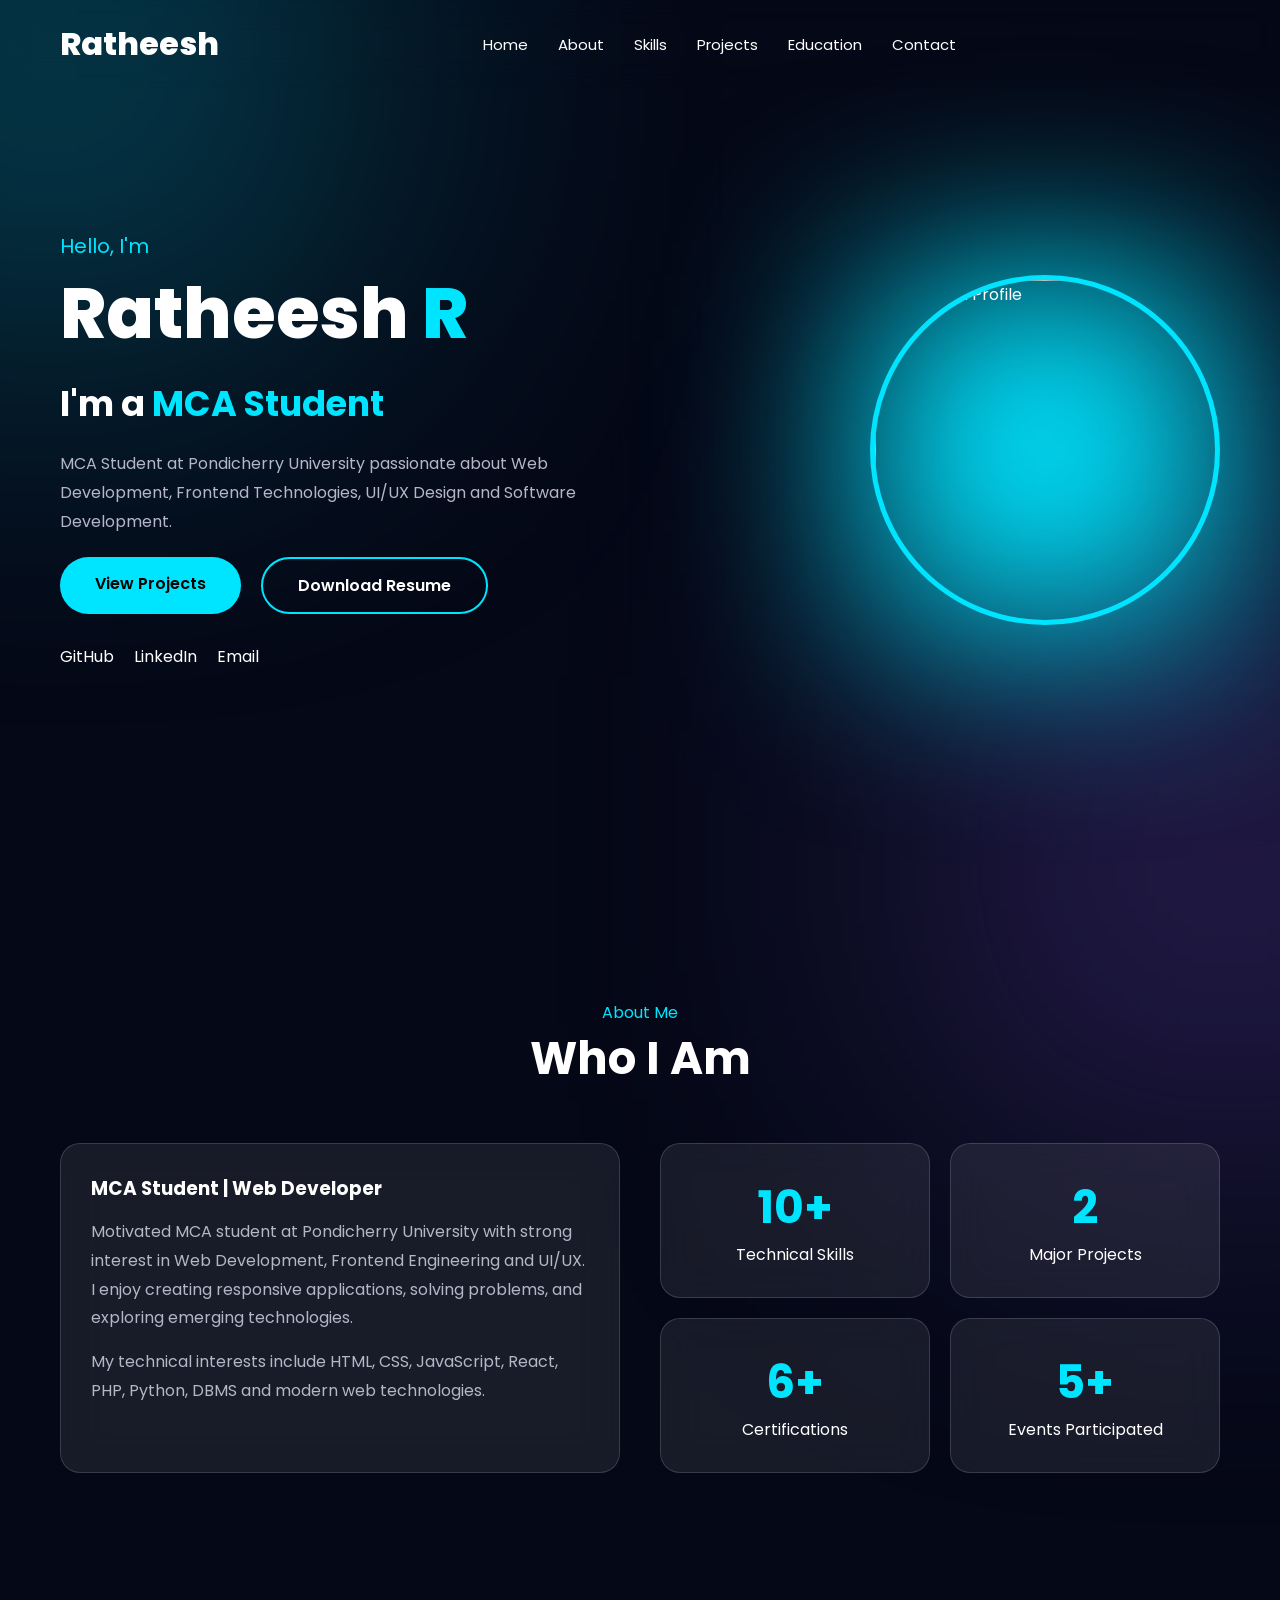
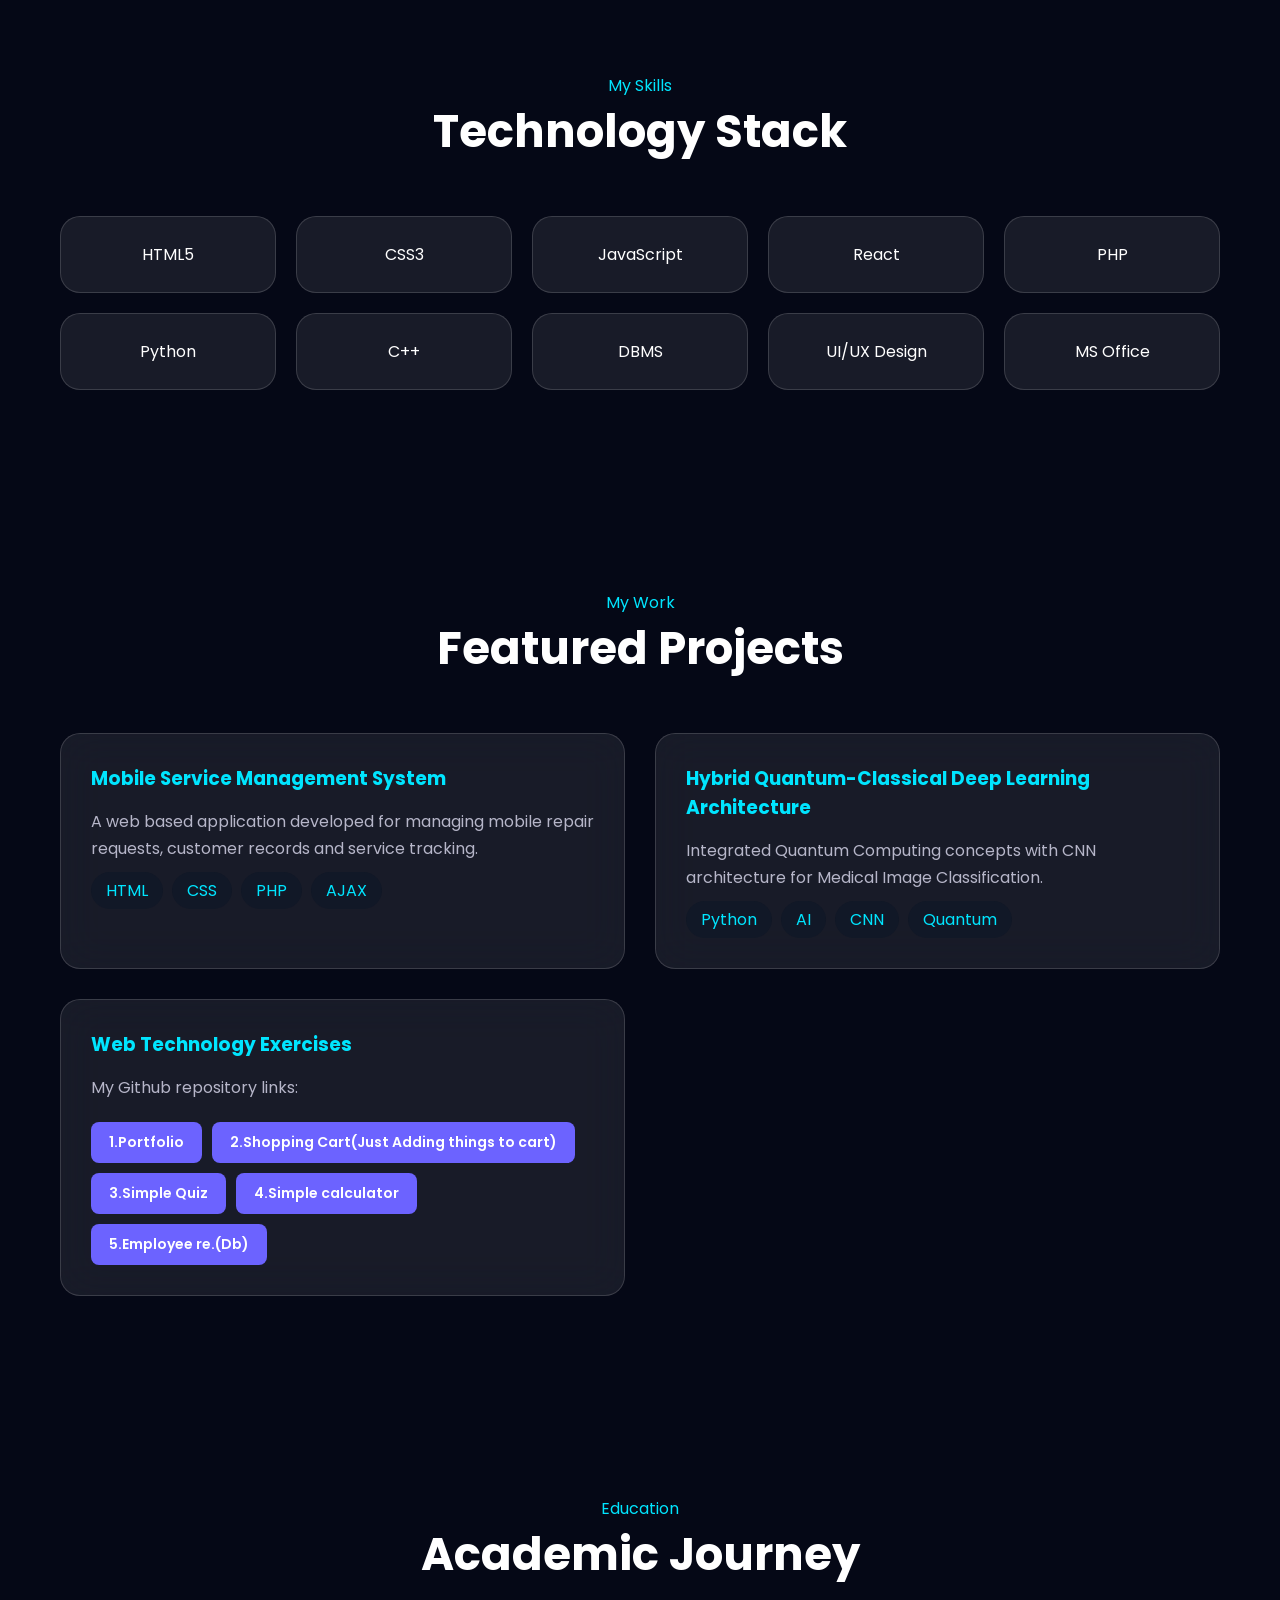
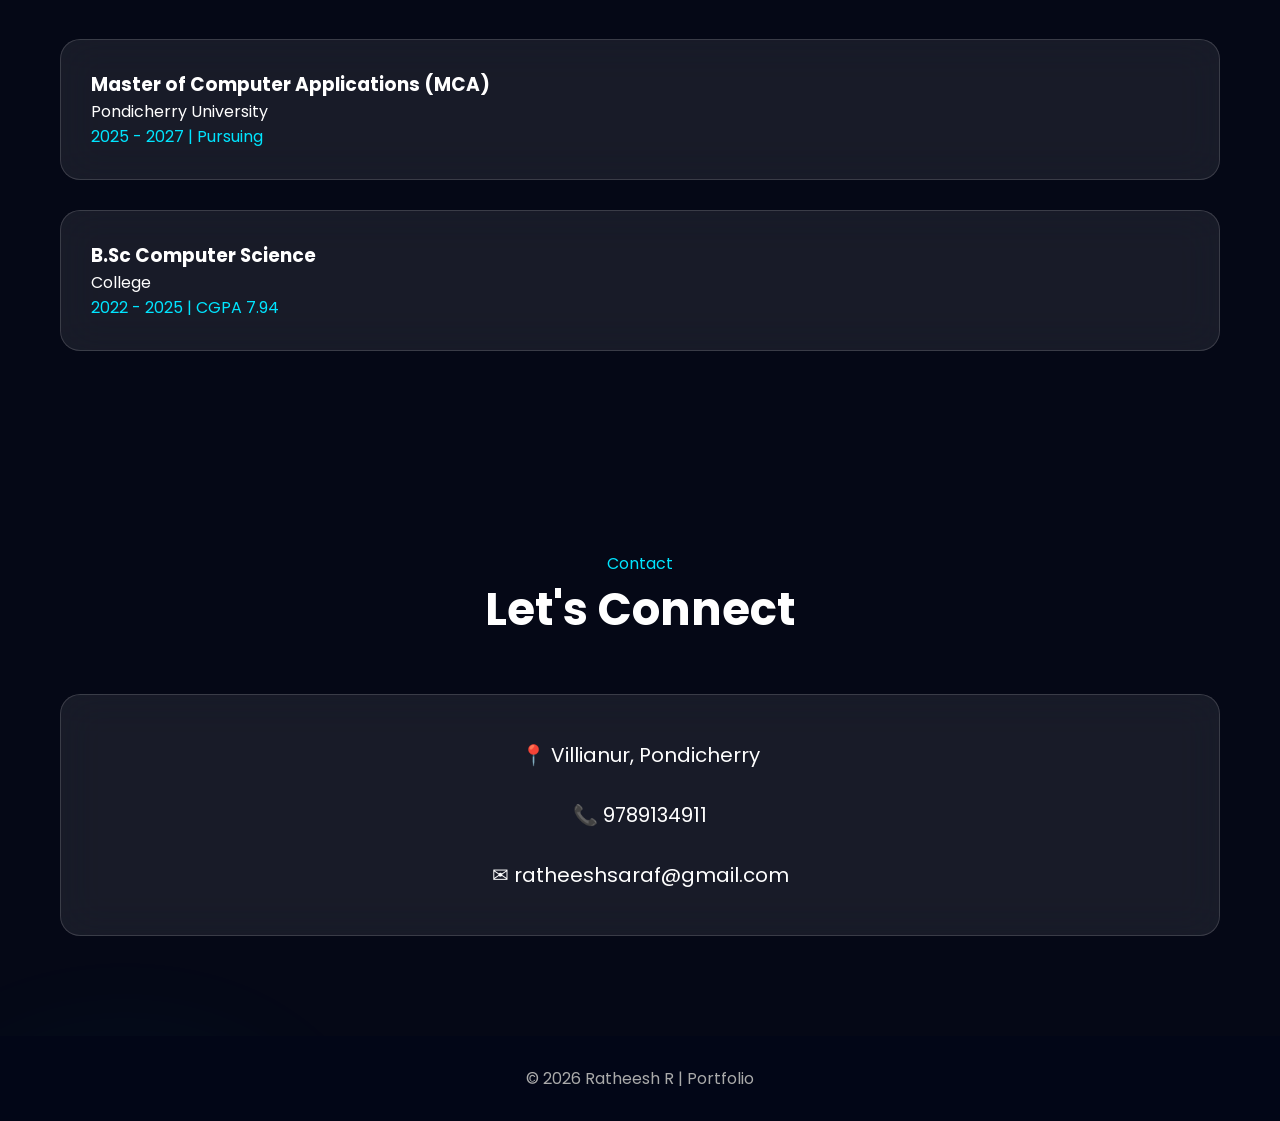
==== ex1/portfolio/index.html @ 075e5fe3 "Update index.html" ====
<html lang="en">
<head>

<meta charset="UTF-8">
<meta name="viewport" content="width=device-width, initial-scale=1.0">

<title>Ratheesh R | Portfolio</title>

<link rel="preconnect" href="https://fonts.googleapis.com">
<link rel="preconnect" href="https://fonts.gstatic.com" crossorigin>

<link href="https://fonts.googleapis.com/css2?family=Poppins:wght@300;400;500;600;700;800&display=swap" rel="stylesheet">

<link rel="stylesheet" href="style.css">

</head>


<body>


<!-- Loading Screen -->

<div class="loader">

<div class="loader-circle"></div>

<h2>Ratheesh R</h2>

</div>



<!-- Navigation -->

<header>

<nav>

<div class="logo">
Ratheesh<span></span>
</div>


<ul class="nav-links">

<li><a href="#home">Home</a></li>

<li><a href="#about">About</a></li>

<li><a href="#skills">Skills</a></li>

<li><a href="#projects">Projects</a></li>

<li><a href="#education">Education</a></li>

<li><a href="#contact">Contact</a></li>

</ul>


<div class="menu">

<span></span>
<span></span>
<span></span>

</div>


</nav>

</header>





<!-- Hero Section -->


<section id="home" class="hero">


<div class="hero-content">


<p class="hello">
Hello, I'm
</p>


<h1>
Ratheesh <span>R</span>
</h1>


<h2>
I'm a 
<span class="typing"></span>
</h2>


<p class="hero-text">

MCA Student at Pondicherry University passionate about 
Web Development, Frontend Technologies, UI/UX Design 
and Software Development.

</p>



<div class="hero-buttons">

<a href="#projects" class="btn primary">
View Projects
</a>


<a href="portfolio/Resume.pdf" class="btn secondary" target="_blank">
    Download Resume
</a>


</div>



<div class="social">

<a href="#">
GitHub
</a>

<a href="#">
LinkedIn
</a>

<a href="mailto:ratheeshsaraf@gmail.com">
Email
</a>


</div>


</div>




<div class="hero-image">


<div class="glow"></div>


<img src="images/profile.jpg" alt="Ratheesh Profile">


</div>



</section>






<!-- About Section -->


<section id="about" class="section">


<div class="title">

<p>About Me</p>

<h2>Who I Am</h2>

</div>



<div class="about-container">


<div class="about-card">


<h3>
MCA Student | Web Developer
</h3>


<p>

Motivated MCA student at Pondicherry University with strong 
interest in Web Development, Frontend Engineering and UI/UX.

I enjoy creating responsive applications, solving problems,
and exploring emerging technologies.

</p>


<p>

My technical interests include HTML, CSS, JavaScript,
React, PHP, Python, DBMS and modern web technologies.

</p>


</div>





<div class="stats">


<div class="stat-card">

<h2>10+</h2>

<p>Technical Skills</p>

</div>


<div class="stat-card">

<h2>2</h2>

<p>Major Projects</p>

</div>



<div class="stat-card">

<h2>6+</h2>

<p>Certifications</p>

</div>


<div class="stat-card">

<h2>5+</h2>

<p>Events Participated</p>

</div>


</div>



</div>


</section>








<!-- Skills Section -->


<section id="skills" class="section">


<div class="title">

<p>My Skills</p>

<h2>Technology Stack</h2>

</div>



<div class="skills-grid">


<div class="skill">
HTML5
</div>


<div class="skill">
CSS3
</div>


<div class="skill">
JavaScript
</div>


<div class="skill">
React
</div>


<div class="skill">
PHP
</div>


<div class="skill">
Python
</div>


<div class="skill">
C++
</div>


<div class="skill">
DBMS
</div>


<div class="skill">
UI/UX Design
</div>


<div class="skill">
MS Office
</div>


</div>


</section>








<!-- Projects Section -->

<section id="projects" class="section">

    <div class="title">
        <p>My Work</p>
        <h2>Featured Projects</h2>
    </div>


    <div class="project-grid">

        <!-- Project 1 -->

        <div class="project-card">

            <h3>
                Mobile Service Management System
            </h3>

            <p>
                A web based application developed for managing mobile
                repair requests, customer records and service tracking.
            </p>

            <div class="tags">
                <span>HTML</span>
                <span>CSS</span>
                <span>PHP</span>
                <span>AJAX</span>
            </div>

        </div>


        <!-- Project 2 -->

        <div class="project-card">

            <h3>
                Hybrid Quantum-Classical Deep Learning Architecture
            </h3>

            <p>
                Integrated Quantum Computing concepts with CNN architecture
                for Medical Image Classification.
            </p>

            <div class="tags">
                <span>Python</span>
                <span>AI</span>
                <span>CNN</span>
                <span>Quantum</span>
            </div>

        </div>


        <!-- Web Technology Exercises -->

        <div class="project-card">

            <h3>
                Web Technology Exercises
            </h3>

            <p>
                My Github repository links:
            </p>

           

            <div class="exercise-links">

                <a href="https://ratheeshsaraf.github.io/web-tech/ex1/portfolio/index.html" target="_blank">
                   1.Portfolio
                </a>

                <a href="https://ratheeshsaraf.github.io/web-tech/ex2/index.html" target="_blank">
                    2.Shopping Cart(Just Adding things to cart)
                </a>

                <a href="https://ratheeshsaraf.github.io/web-tech/ex3/index.html" target="_blank">
                    3.Simple Quiz
                </a>

                <a href="https://ratheeshsaraf.github.io/web-tech/ex4/index.html" target="_blank">
                    4.Simple calculator
                </a>
                 <a href="https://ratheesh.ct.ws/ex5/index.php" target="https://ratheesh.ct.ws/ex5/index.php">
                    5.Employee re.(Db)
                </a>
            </div>

        </div>


    </div>

</section>









<!-- Education -->


<section id="education" class="section">


<div class="title">

<p>Education</p>

<h2>Academic Journey</h2>

</div>



<div class="timeline">


<div class="timeline-box">

<h3>
Master of Computer Applications (MCA)
</h3>

<p>
Pondicherry University
</p>

<span>
2025 - 2027 | Pursuing
</span>


</div>



<div class="timeline-box">

<h3>
B.Sc Computer Science
</h3>

<p>
College
</p>

<span>
2022 - 2025 | CGPA 7.94
</span>


</div>


</div>


</section>








<!-- Contact -->


<section id="contact" class="section">


<div class="title">

<p>Contact</p>

<h2>Let's Connect</h2>

</div>



<div class="contact-box">


<p>
📍 Villianur, Pondicherry
</p>


<p>
📞 9789134911
</p>


<p>
✉ ratheeshsaraf@gmail.com
</p>



</div>


</section>





<footer>

<p>
© 2026 Ratheesh R | Portfolio
</p>

</footer>



<script src="script.js"></script>

</body>

</html>
---- ex1/portfolio/style.css ----
/* ===============================
   RATHEESH R PORTFOLIO CSS
   Modern Glass + Aurora Design
================================ */


*{
    margin:0;
    padding:0;
    box-sizing:border-box;
    font-family:'Poppins',sans-serif;
    scroll-behavior:smooth;
}


:root{

    --bg:#050816;
    --card:rgba(255,255,255,0.08);
    --primary:#00e5ff;
    --secondary:#8b5cf6;
    --text:#ffffff;
    --gray:#b6b6c9;

}


body{

    background:var(--bg);
    color:white;
    overflow-x:hidden;

}



/* Animated background */


body::before{

content:"";

position:fixed;

width:500px;
height:500px;

background:#00e5ff;

filter:blur(180px);

top:-200px;
left:-200px;

opacity:.35;

z-index:-1;

}


body::after{

content:"";

position:fixed;

width:500px;
height:500px;

background:#8b5cf6;

filter:blur(180px);

right:-200px;
bottom:-200px;

opacity:.35;

z-index:-1;

}



/* Loader */


.loader{

position:fixed;

height:100vh;
width:100%;

background:#050816;

display:flex;

justify-content:center;

align-items:center;

flex-direction:column;

z-index:9999;

}


.loader-circle{

width:70px;
height:70px;

border-radius:50%;

border:5px solid transparent;

border-top-color:#00e5ff;

animation:spin 1s linear infinite;

}


.loader h2{

margin-top:20px;

color:#00e5ff;

}



@keyframes spin{

100%{
transform:rotate(360deg);
}

}





/* Navbar */


header{

position:fixed;

width:100%;

top:0;

z-index:1000;

backdrop-filter:blur(15px);

}



nav{

max-width:1200px;

margin:auto;

padding:20px;

display:flex;

justify-content:space-between;

align-items:center;

}



.logo{

font-size:32px;

font-weight:800;

}


.logo span{

color:var(--primary);

}



.nav-links{

display:flex;

gap:30px;

list-style:none;

}



.nav-links a{

text-decoration:none;

color:white;

font-size:15px;

transition:.3s;

}


.nav-links a:hover{

color:var(--primary);

}





/* Hero */


.hero{

min-height:100vh;

max-width:1200px;

margin:auto;

display:flex;

align-items:center;

justify-content:space-between;

padding:100px 20px;

}



.hero-content{

max-width:600px;

}



.hello{

color:var(--primary);

font-size:20px;

}



.hero h1{

font-size:70px;

font-weight:800;

}



.hero h1 span{

color:var(--primary);

}



.hero h2{

font-size:35px;

margin:10px 0;

}



.typing{

color:#00e5ff;

}



.hero-text{

color:var(--gray);

line-height:1.8;

margin:20px 0;

}





.hero-buttons{

display:flex;

gap:20px;

}



.btn{

padding:14px 35px;

border-radius:30px;

text-decoration:none;

font-weight:600;

transition:.4s;

}



.primary{

background:#00e5ff;

color:#000;

}



.secondary{

border:2px solid #00e5ff;

color:white;

}



.btn:hover{

transform:translateY(-5px);

box-shadow:0 0 30px #00e5ff;

}





.social{

display:flex;

gap:20px;

margin-top:30px;

}


.social a{

color:white;

text-decoration:none;

}




/* Profile Image */


.hero-image{

position:relative;

}



.hero-image img{

width:350px;

height:350px;

object-fit:cover;

border-radius:50%;

border:5px solid #00e5ff;

position:relative;

z-index:2;

}



.glow{

position:absolute;

width:350px;

height:350px;

background:#00e5ff;

filter:blur(100px);

}





/* Common Sections */


.section{

max-width:1200px;

margin:auto;

padding:100px 20px;

}



.title{

text-align:center;

margin-bottom:50px;

}


.title p{

color:#00e5ff;

}



.title h2{

font-size:45px;

}





/* About */


.about-container{

display:grid;

grid-template-columns:1fr 1fr;

gap:40px;

}



.about-card,
.stat-card,
.project-card,
.timeline-box,
.contact-box{

background:var(--card);

border:1px solid rgba(255,255,255,.15);

backdrop-filter:blur(20px);

border-radius:20px;

padding:30px;

transition:.4s;

}



.about-card:hover,
.stat-card:hover,
.project-card:hover{

transform:translateY(-10px);

border-color:#00e5ff;

}





.about-card p{

color:var(--gray);

line-height:1.8;

margin-top:15px;

}





.stats{

display:grid;

grid-template-columns:1fr 1fr;

gap:20px;

}


.stat-card{

text-align:center;

}



.stat-card h2{

font-size:45px;

color:#00e5ff;

}





/* Skills */


.skills-grid{

display:grid;

grid-template-columns:repeat(5,1fr);

gap:20px;

}



.skill{

padding:25px;

text-align:center;

background:var(--card);

border-radius:20px;

border:1px solid rgba(255,255,255,.15);

transition:.3s;

}



.skill:hover{

background:#00e5ff;

color:#000;

transform:scale(1.08);

}





/* Projects */


.project-grid{

display:grid;

grid-template-columns:1fr 1fr;

gap:30px;

}



.project-card h3{

color:#00e5ff;

margin-bottom:15px;

}



.project-card p{

color:var(--gray);

line-height:1.7;

}



.tags span{

display:inline-block;

padding:6px 15px;

margin:10px 5px 0 0;

border-radius:20px;

background:#111827;

color:#00e5ff;

}





/* Education */


.timeline{

display:flex;

flex-direction:column;

gap:30px;

}



.timeline-box span{

color:#00e5ff;

}





/* Contact */


.contact-box{

text-align:center;

font-size:20px;

line-height:3;

}





footer{

text-align:center;

padding:30px;

background:#020617;

color:#aaa;

}






/* Mobile */


@media(max-width:900px){


.hero{

flex-direction:column-reverse;

text-align:center;

}



.hero h1{

font-size:45px;

}


.hero-image img{

width:250px;
height:250px;

}



.about-container,
.project-grid{

grid-template-columns:1fr;

}



.skills-grid{

grid-template-columns:repeat(2,1fr);

}


.nav-links{

display:none;

}


}

.exercise-links {
    display: flex;
    flex-wrap: wrap;
    gap: 10px;
    margin-top: 20px;
}

.exercise-links a {
    display: inline-block;
    padding: 10px 18px;
    border-radius: 8px;
    background: #6c63ff;
    color: white;
    text-decoration: none;
    font-size: 14px;
    font-weight: 600;
    transition: 0.3s ease;
}

.exercise-links a:hover {
    background: #5148d8;
    transform: translateY(-3px);
}
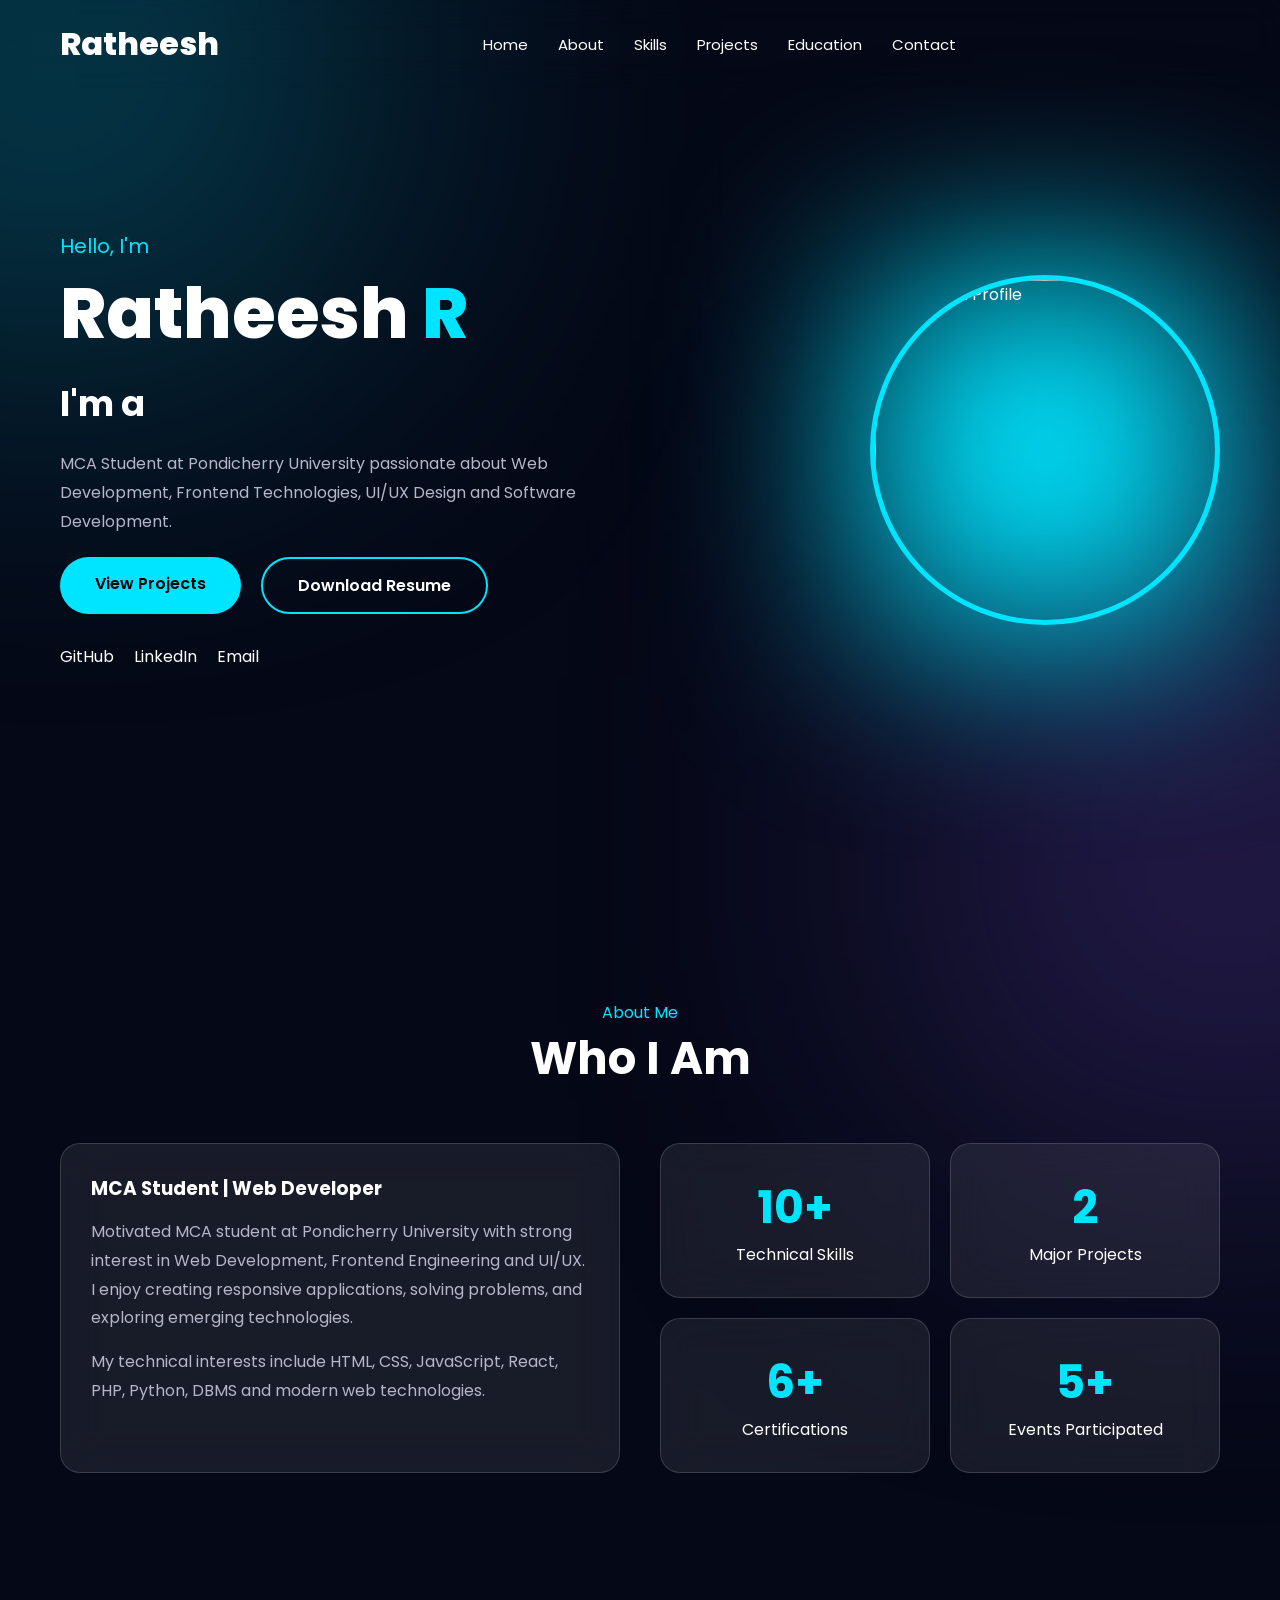
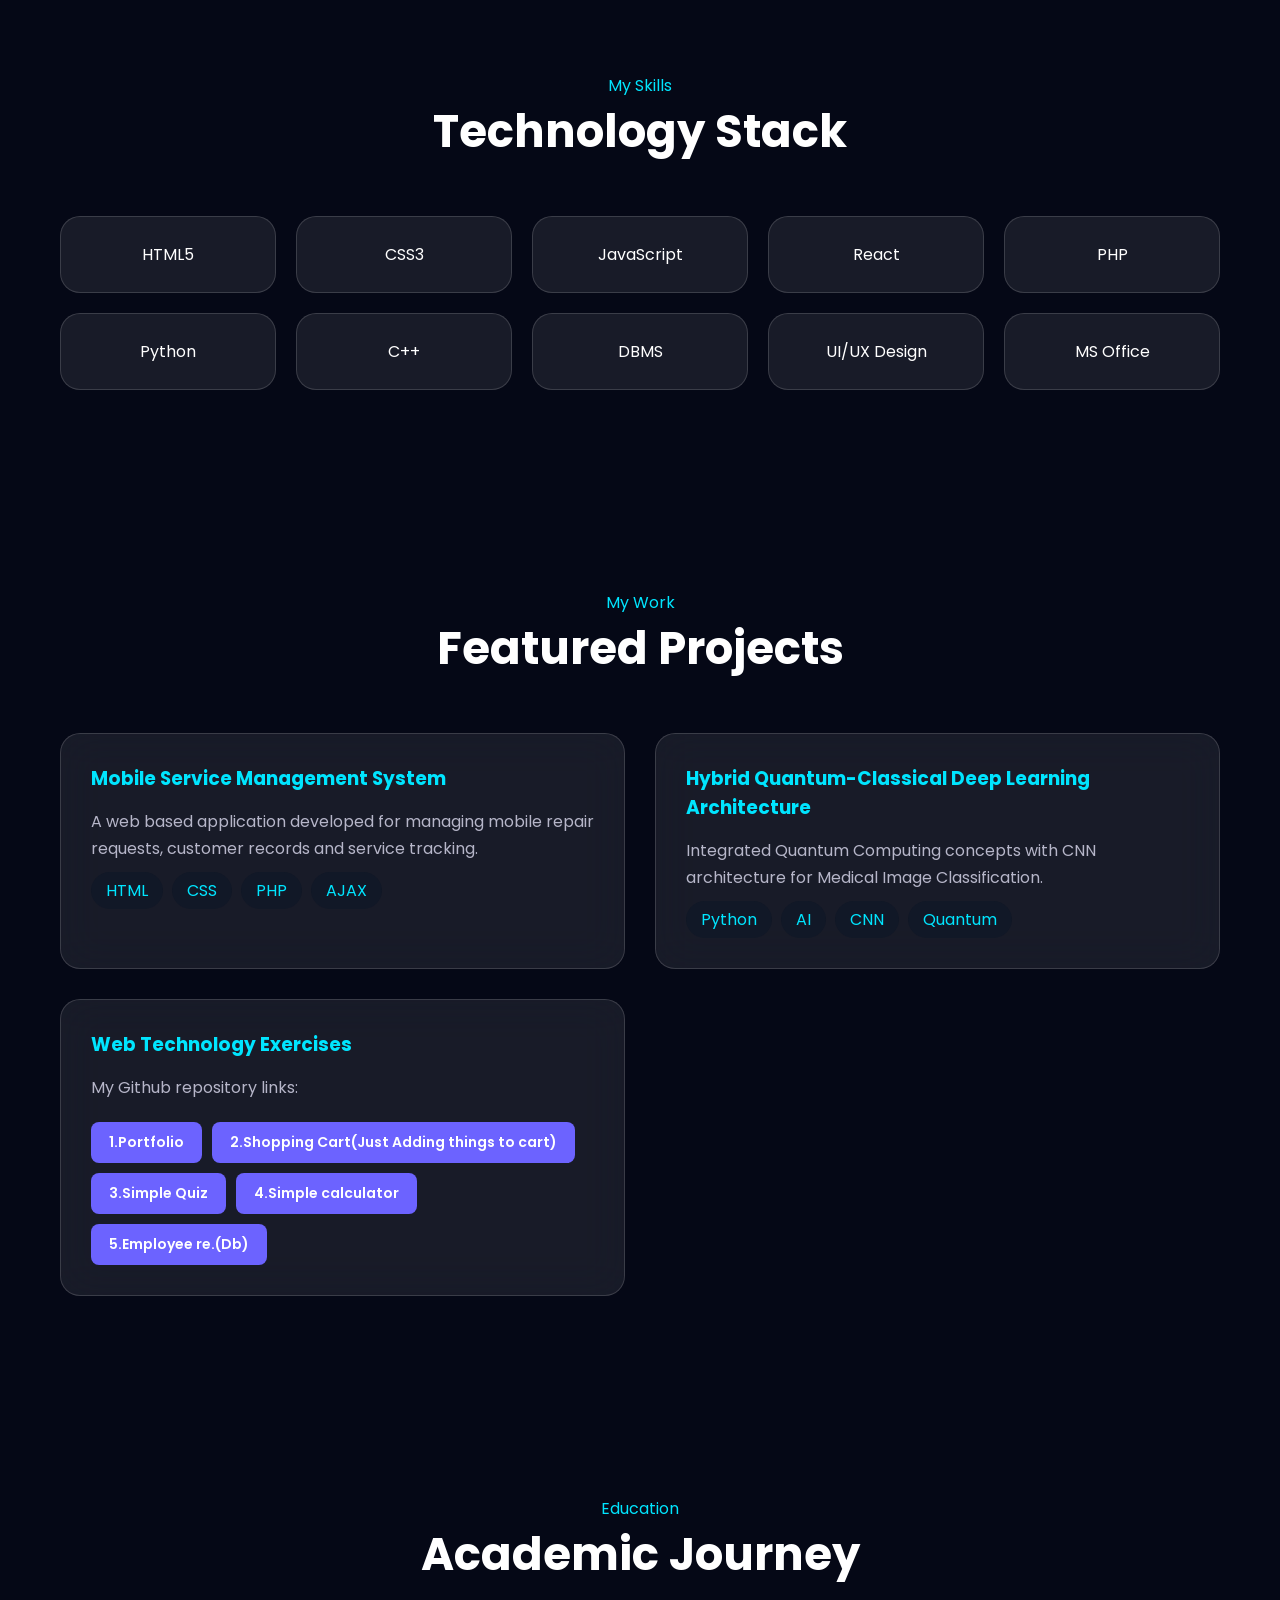
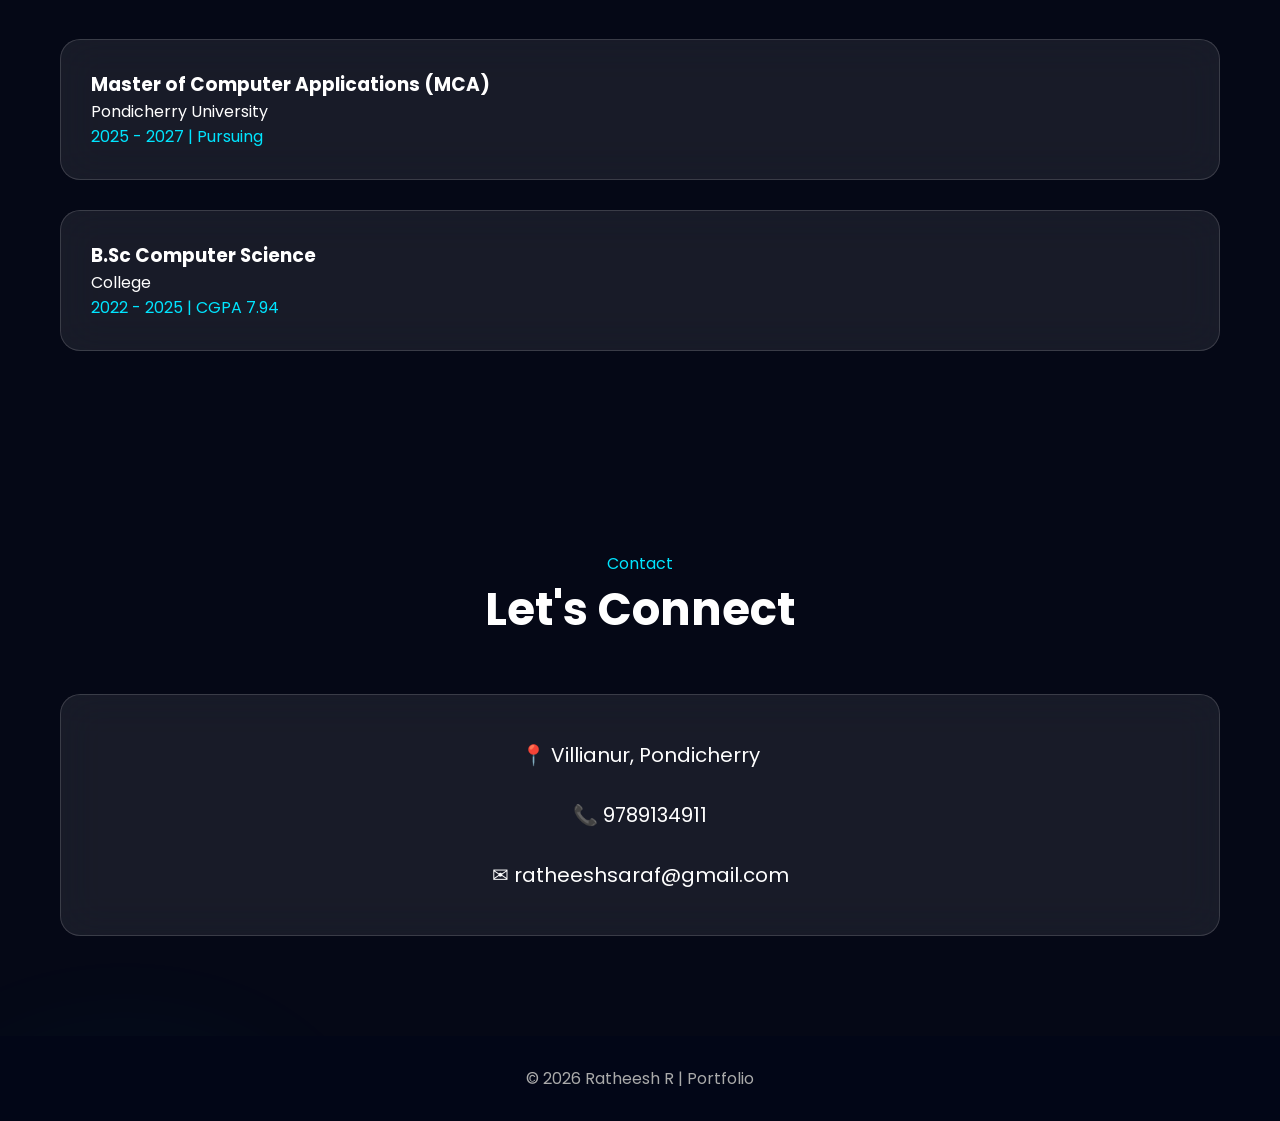
==== commit ebbbbb10: "Update index.html" ====
--- a/ex1/portfolio/index.html
+++ b/ex1/portfolio/index.html
@@ -118,7 +118,7 @@
 </a>
 
 
-<a href="portfolio/Resume.pdf" class="btn secondary" target="_blank">
+<a href="Resume.pdf" class="btn secondary" target="_blank">
     Download Resume
 </a>
 
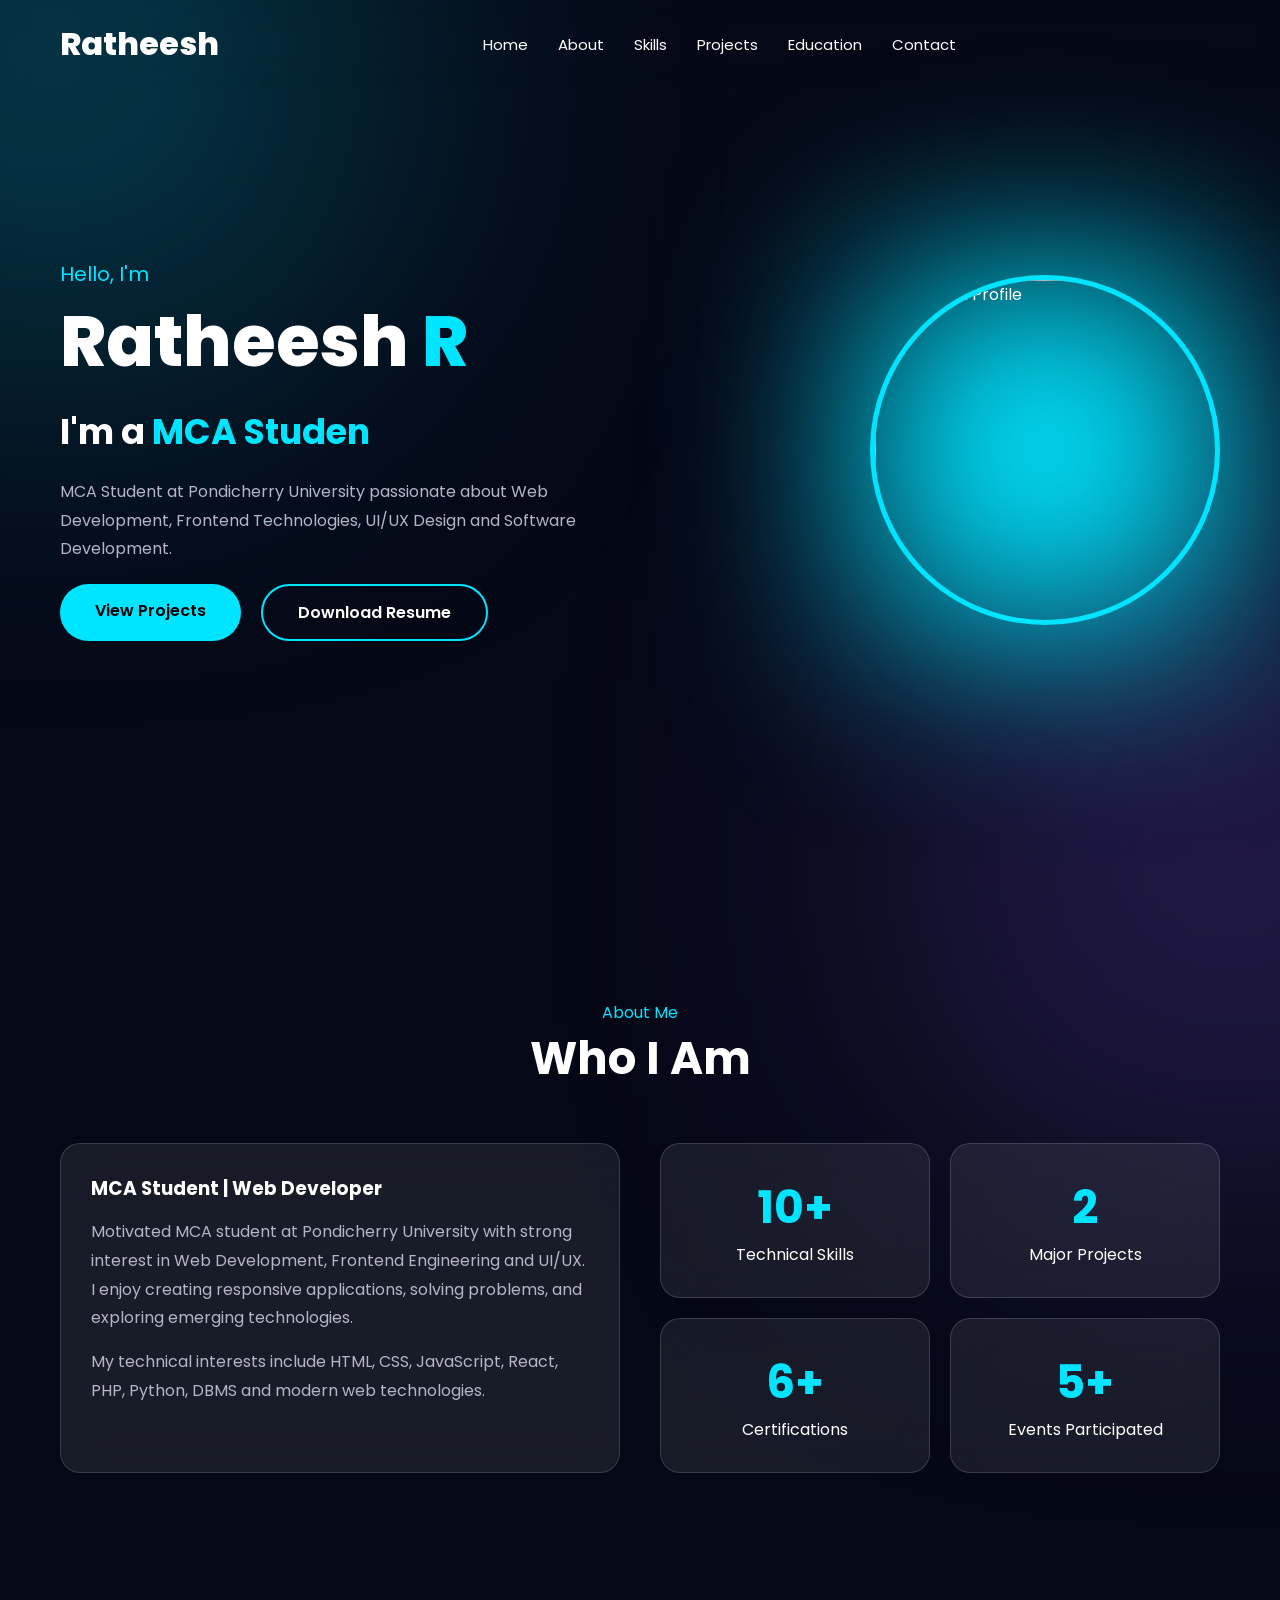
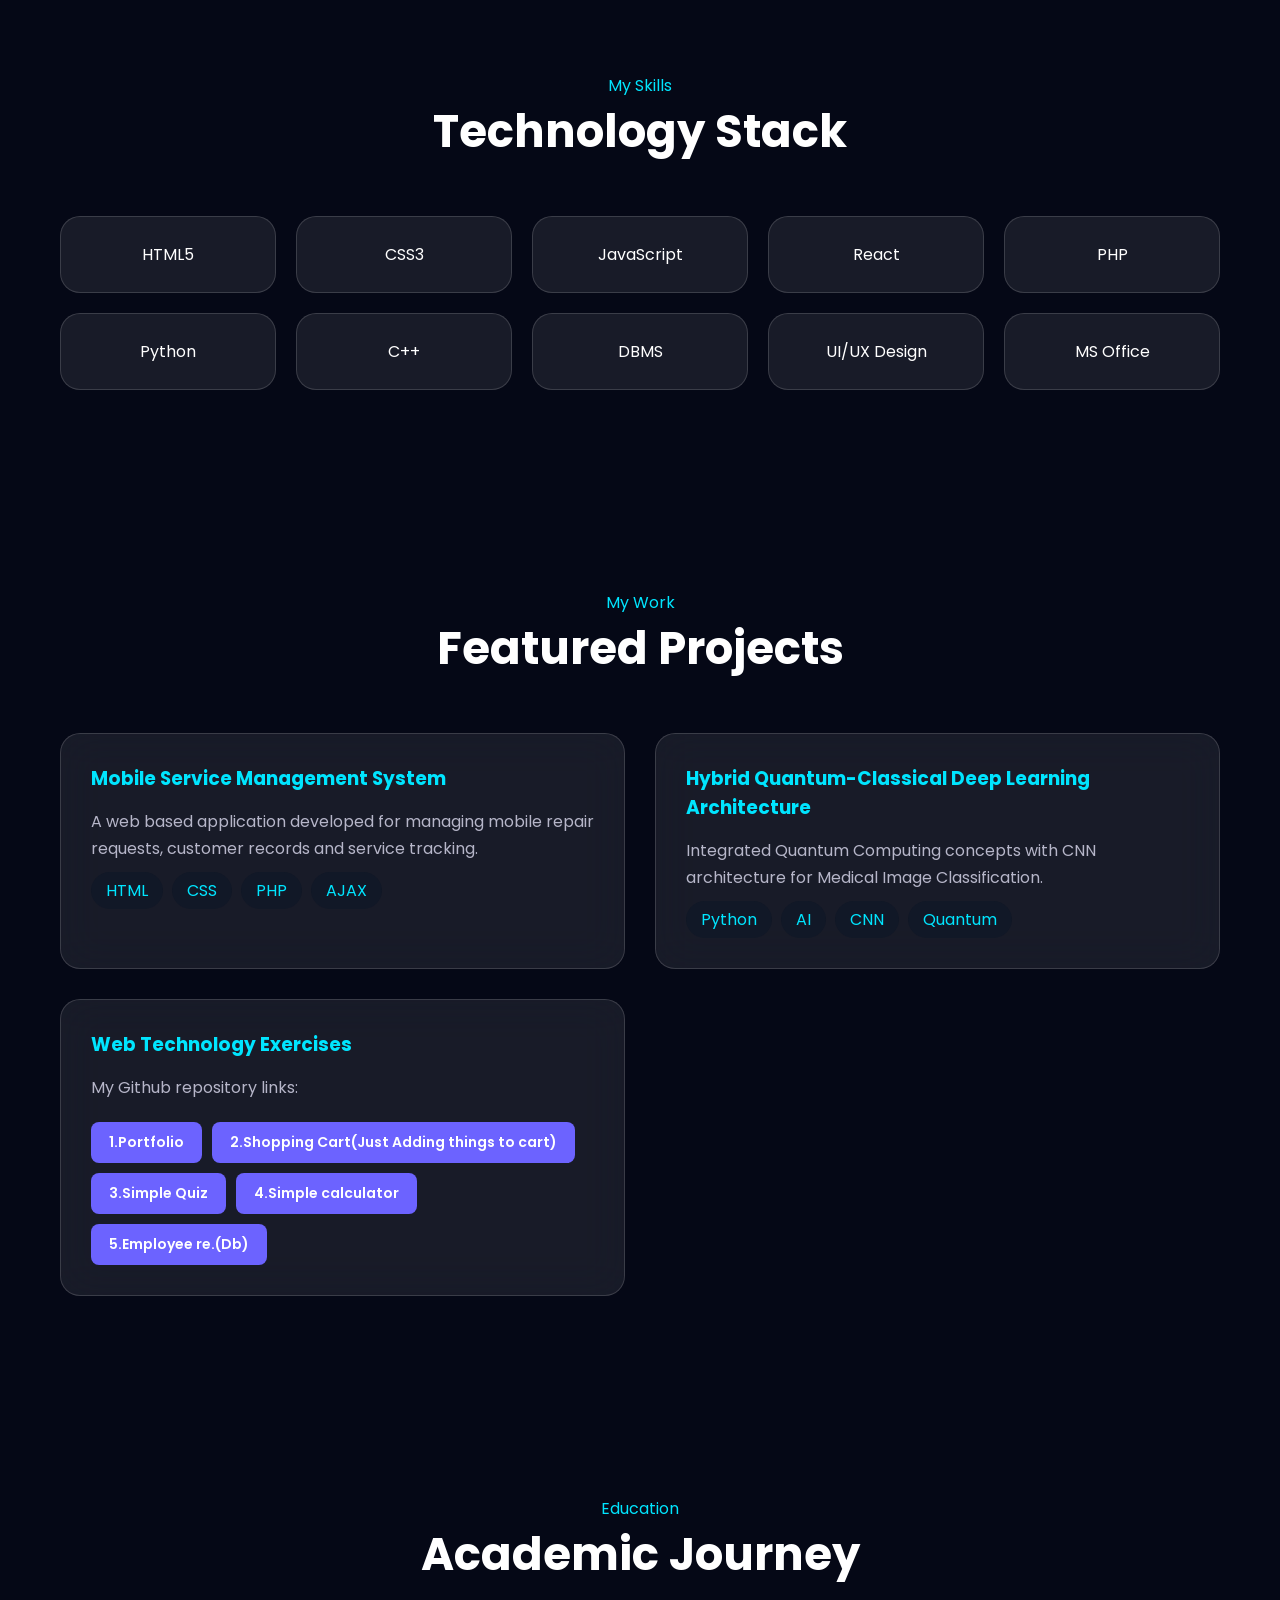
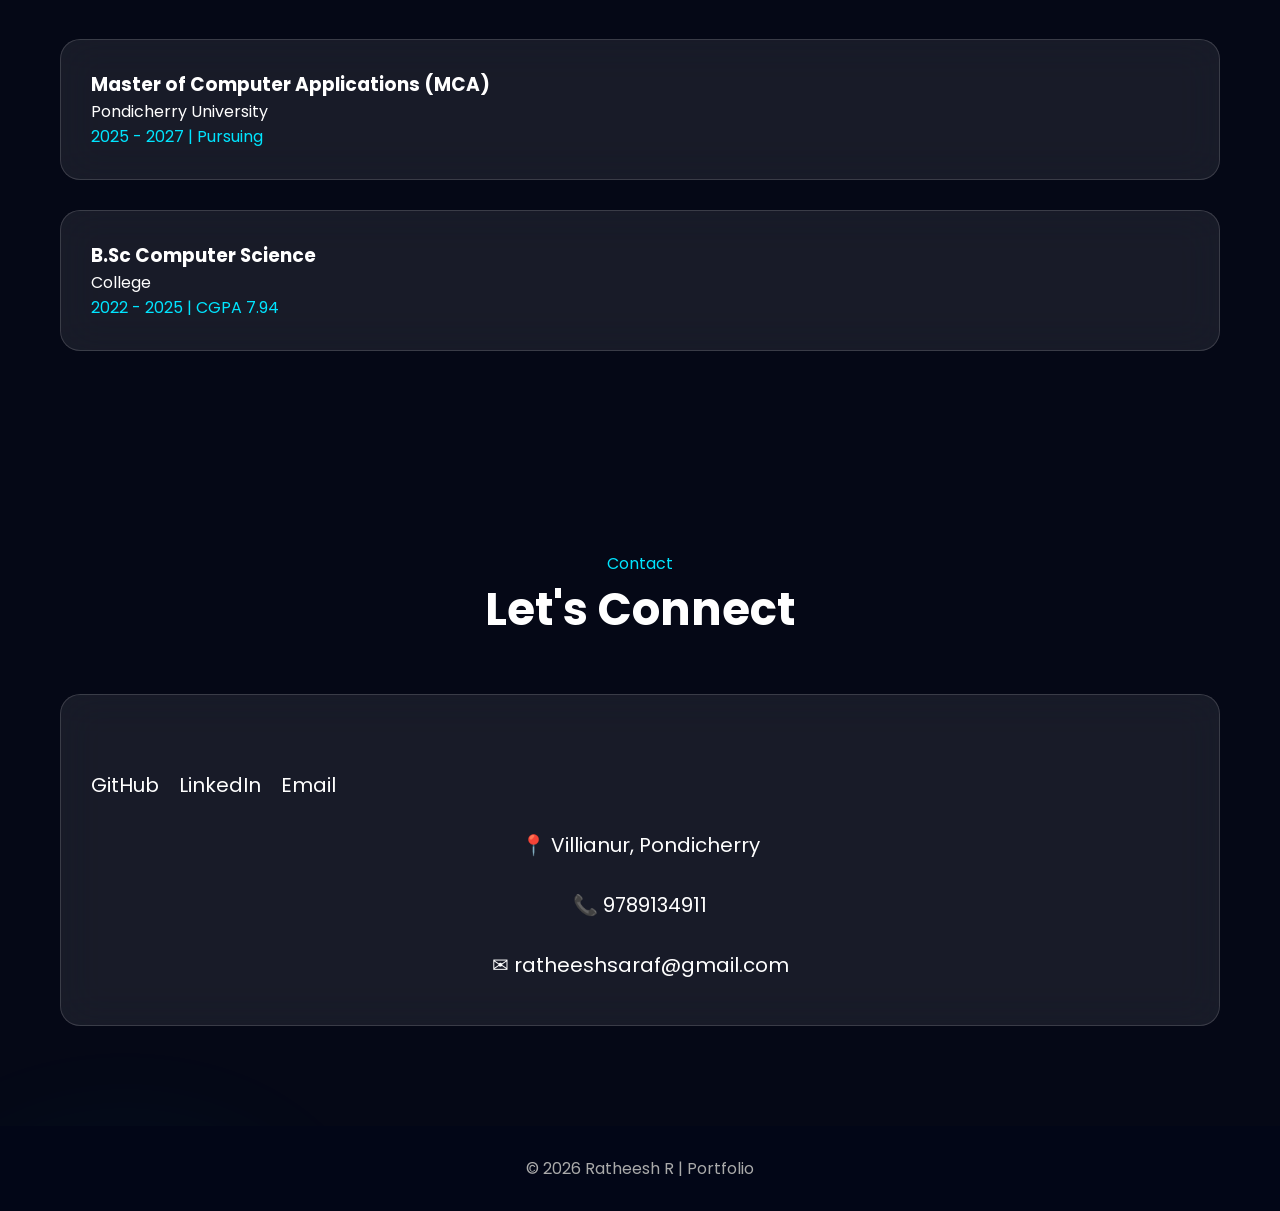
==== commit 4820d23c: "Fix HTML formatting issues in index.html" ====
--- a/ex1/portfolio/index.html
+++ b/ex1/portfolio/index.html
@@ -127,22 +127,6 @@
 
 
 
-<div class="social">
-
-<a href="#">
-GitHub
-</a>
-
-<a href="#">
-LinkedIn
-</a>
-
-<a href="mailto:ratheeshsaraf@gmail.com">
-Email
-</a>
-
-
-</div>
 
 
 </div>
@@ -553,6 +537,22 @@
 
 
 <div class="contact-box">
+<div class="social">
+
+<a href="https://github.com/RatheeshSaraf">
+GitHub
+</a>
+
+<a href="https://www.linkedin.com/in/ratheesh-r-170490408">
+LinkedIn
+</a>
+
+<a href="mailto:ratheeshsarafmca@gmail.com">
+Email
+</a>
+
+
+</div>
 
 
 <p>
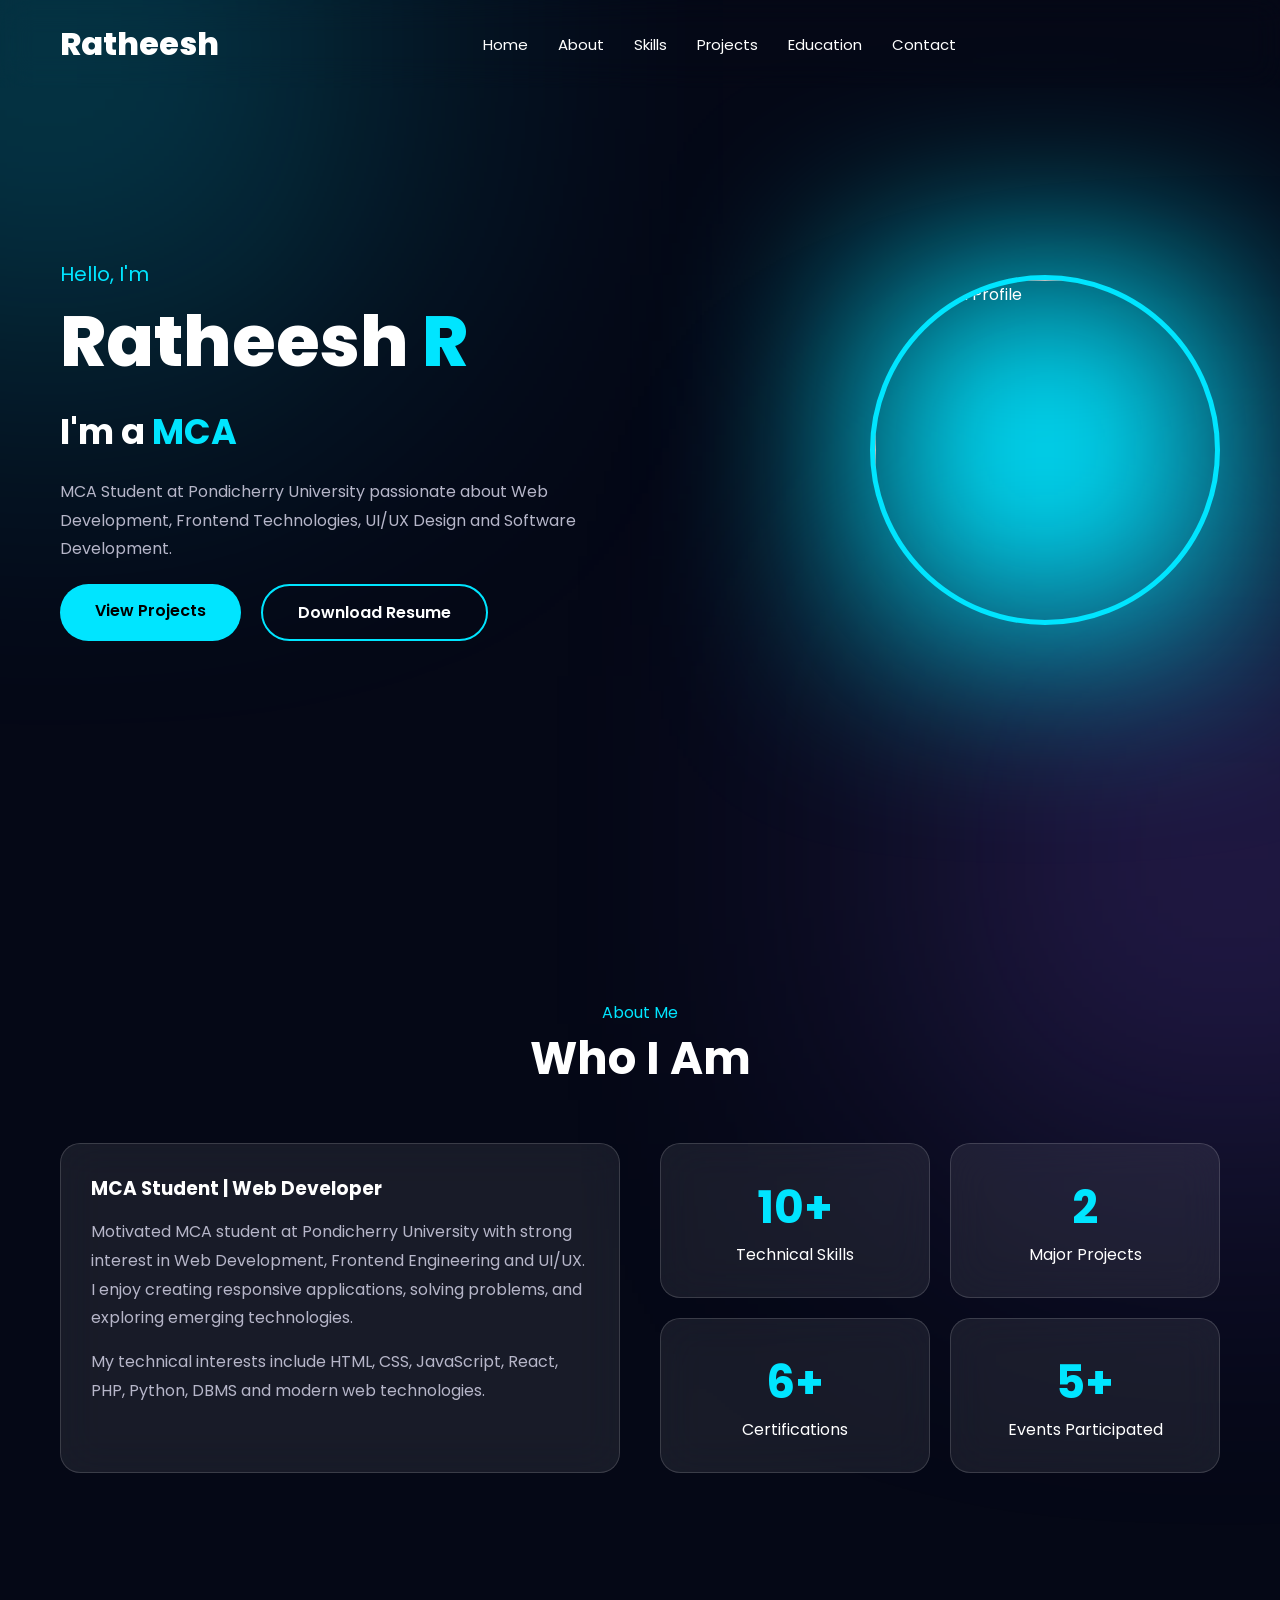
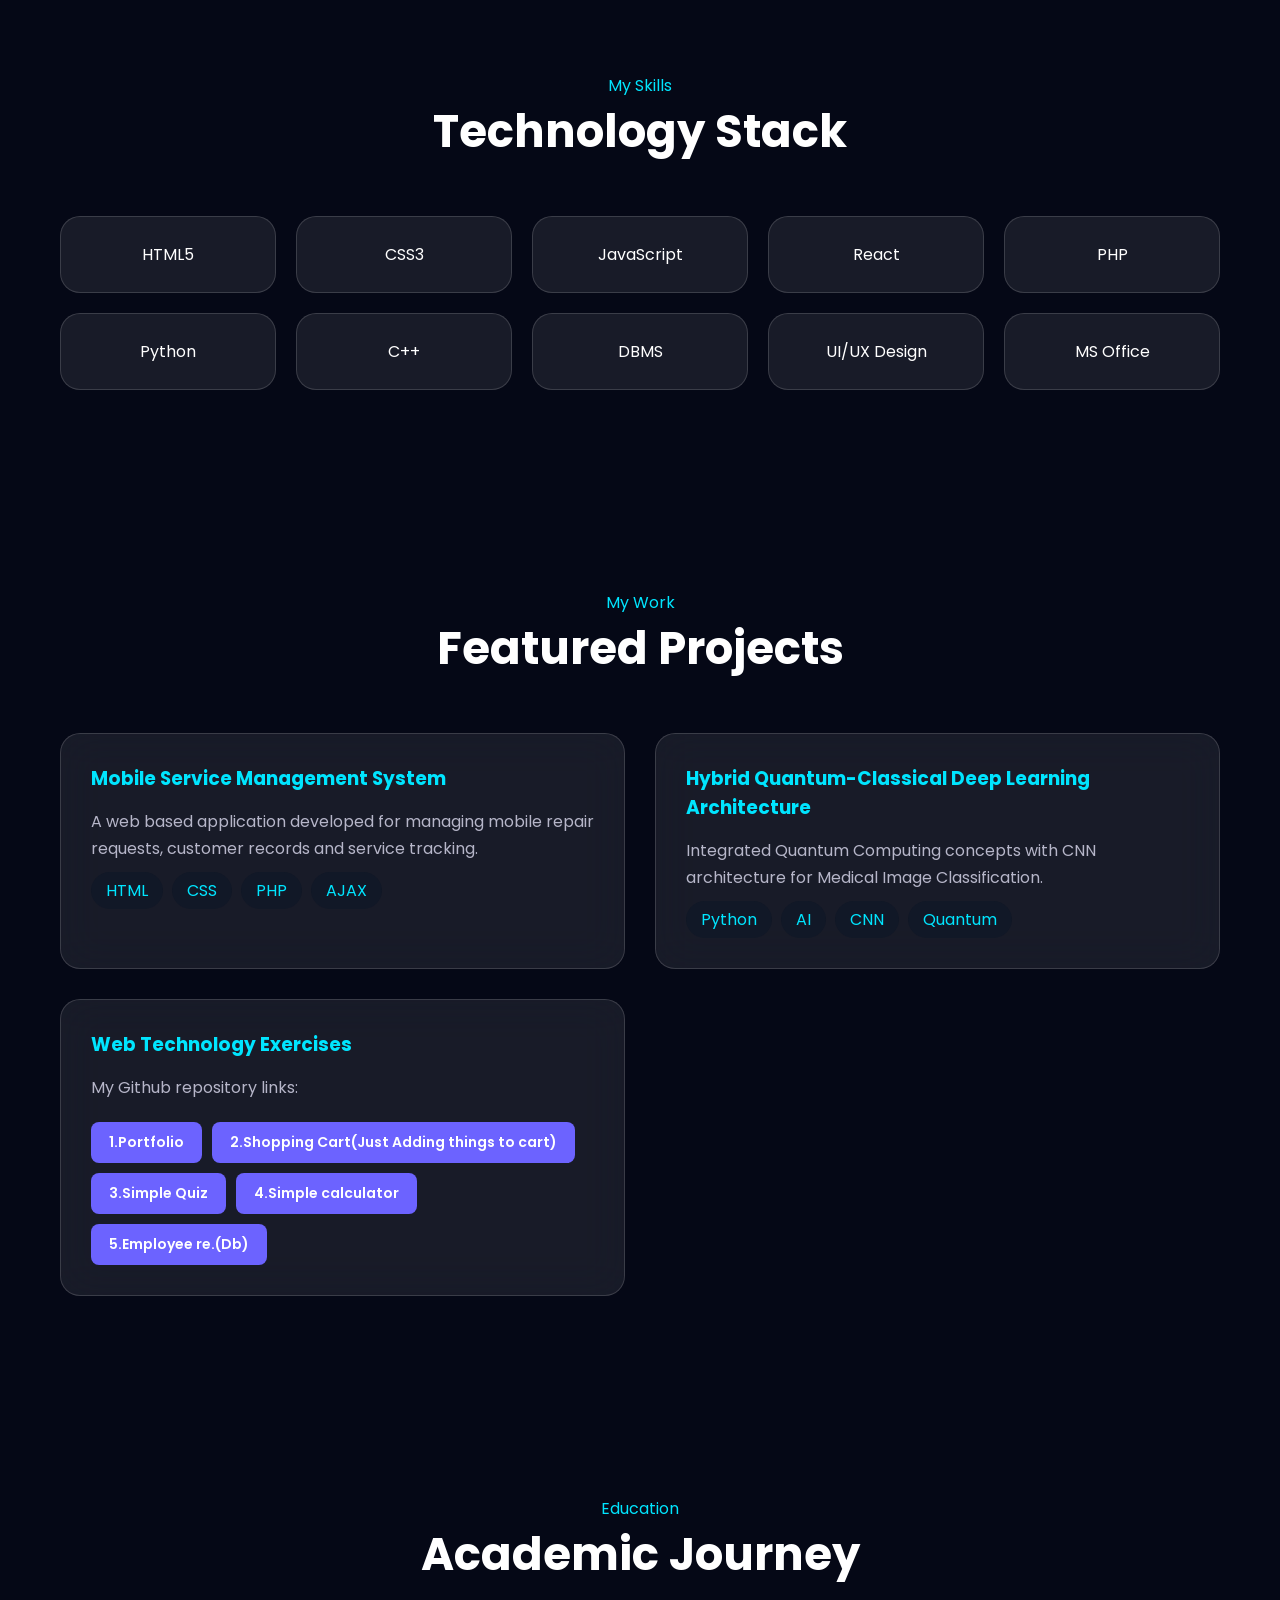
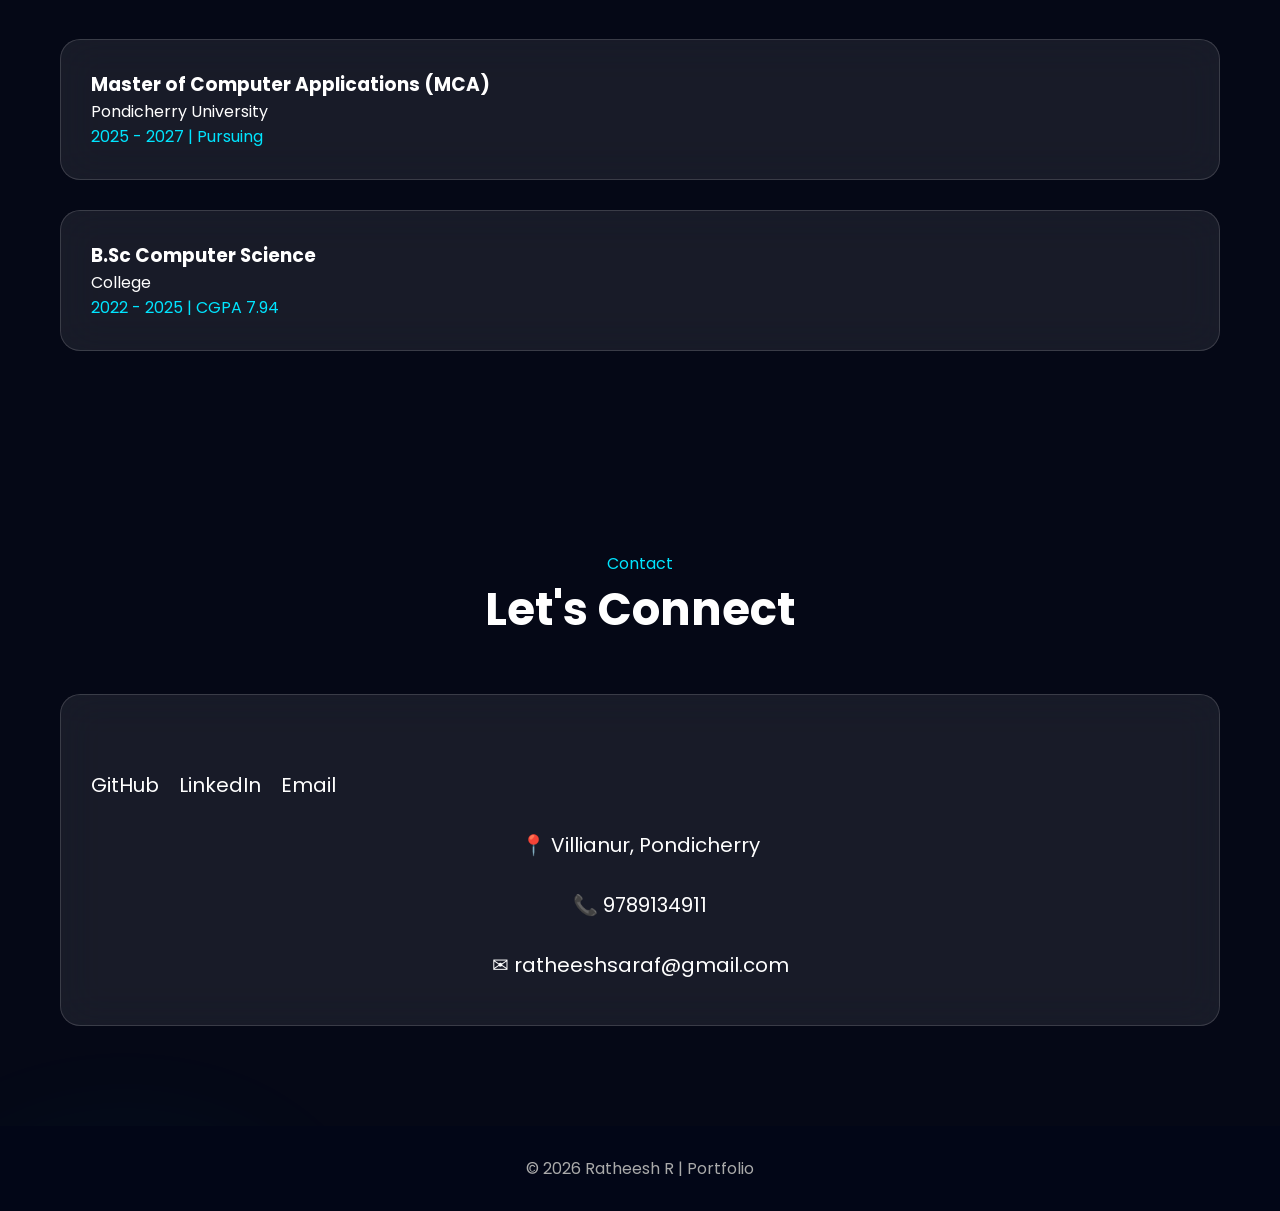
==== commit 610c15e6: "Update index.html" ====
--- a/ex1/portfolio/index.html
+++ b/ex1/portfolio/index.html
@@ -537,8 +537,8 @@
 
 
 <div class="contact-box">
-<div class="social">
-
+<div class="social" style="display: flex; align-items: center;">
+    
 <a href="https://github.com/RatheeshSaraf">
 GitHub
 </a>
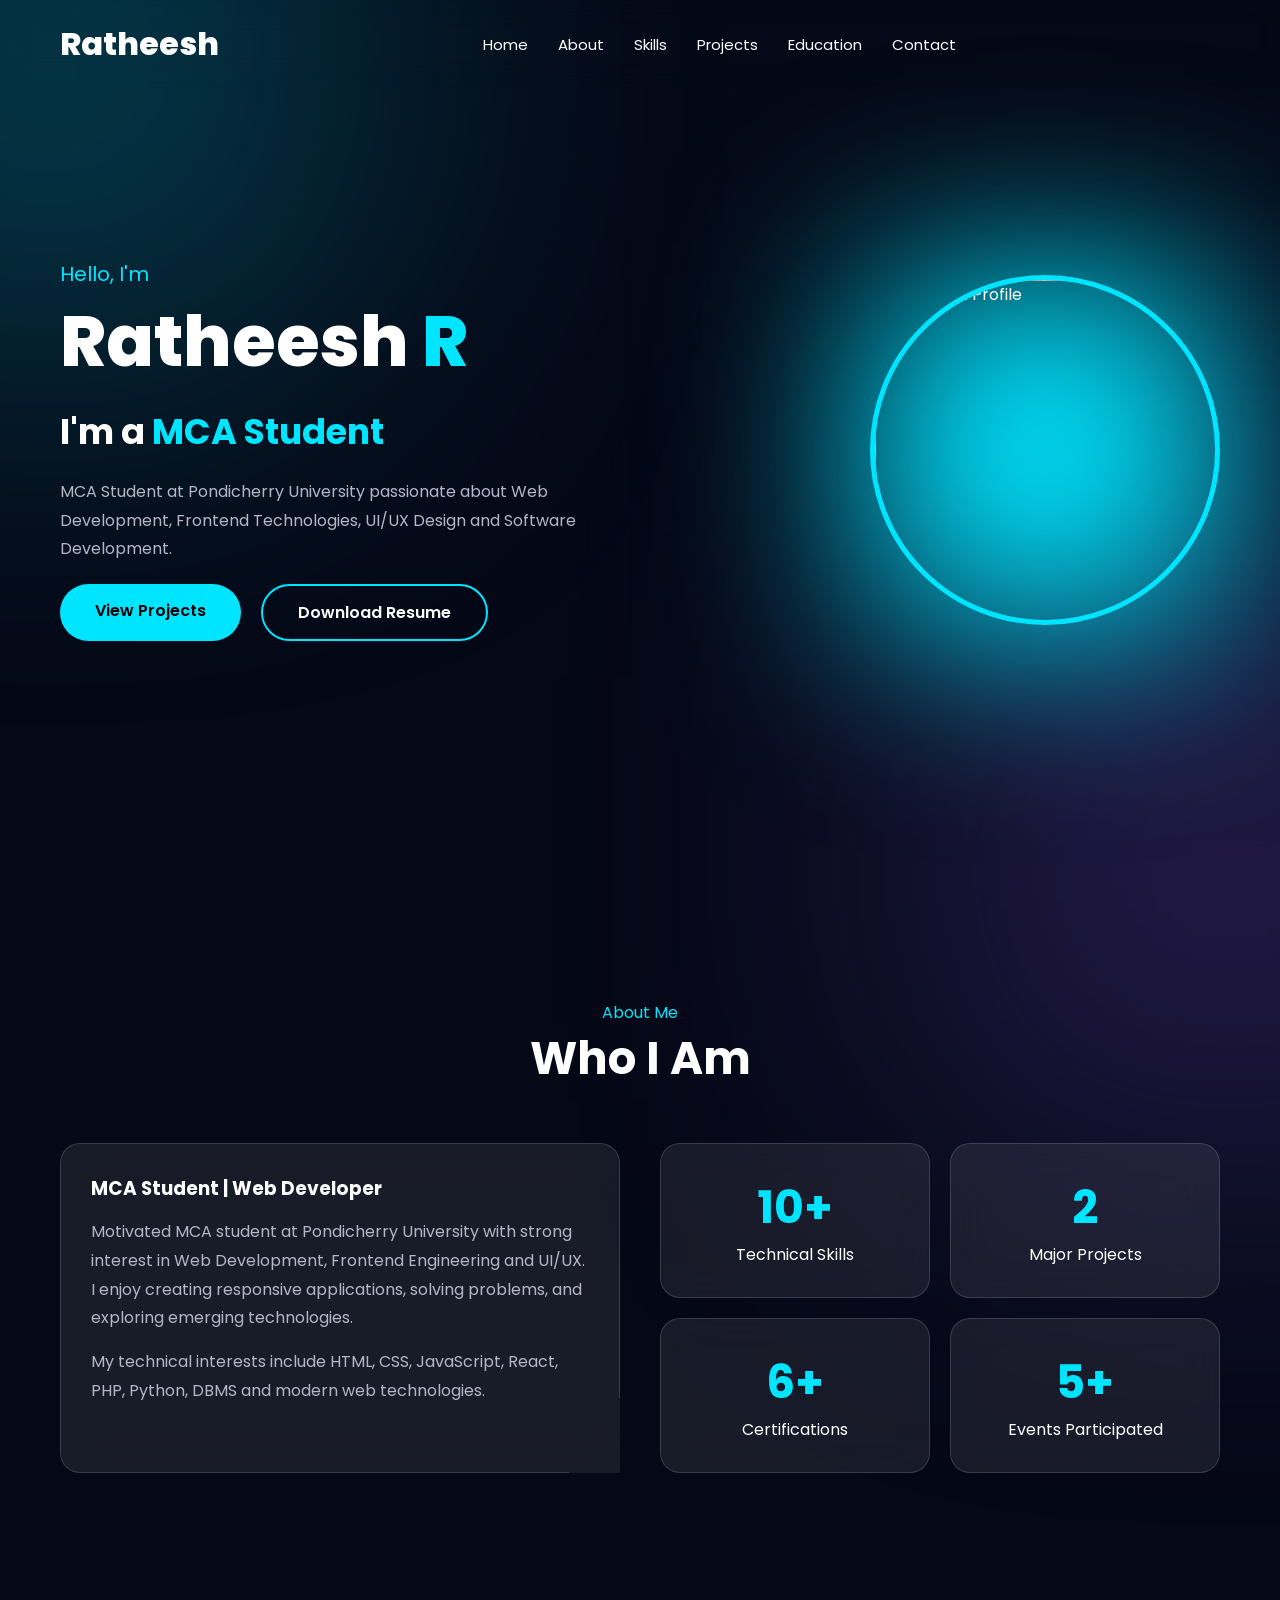
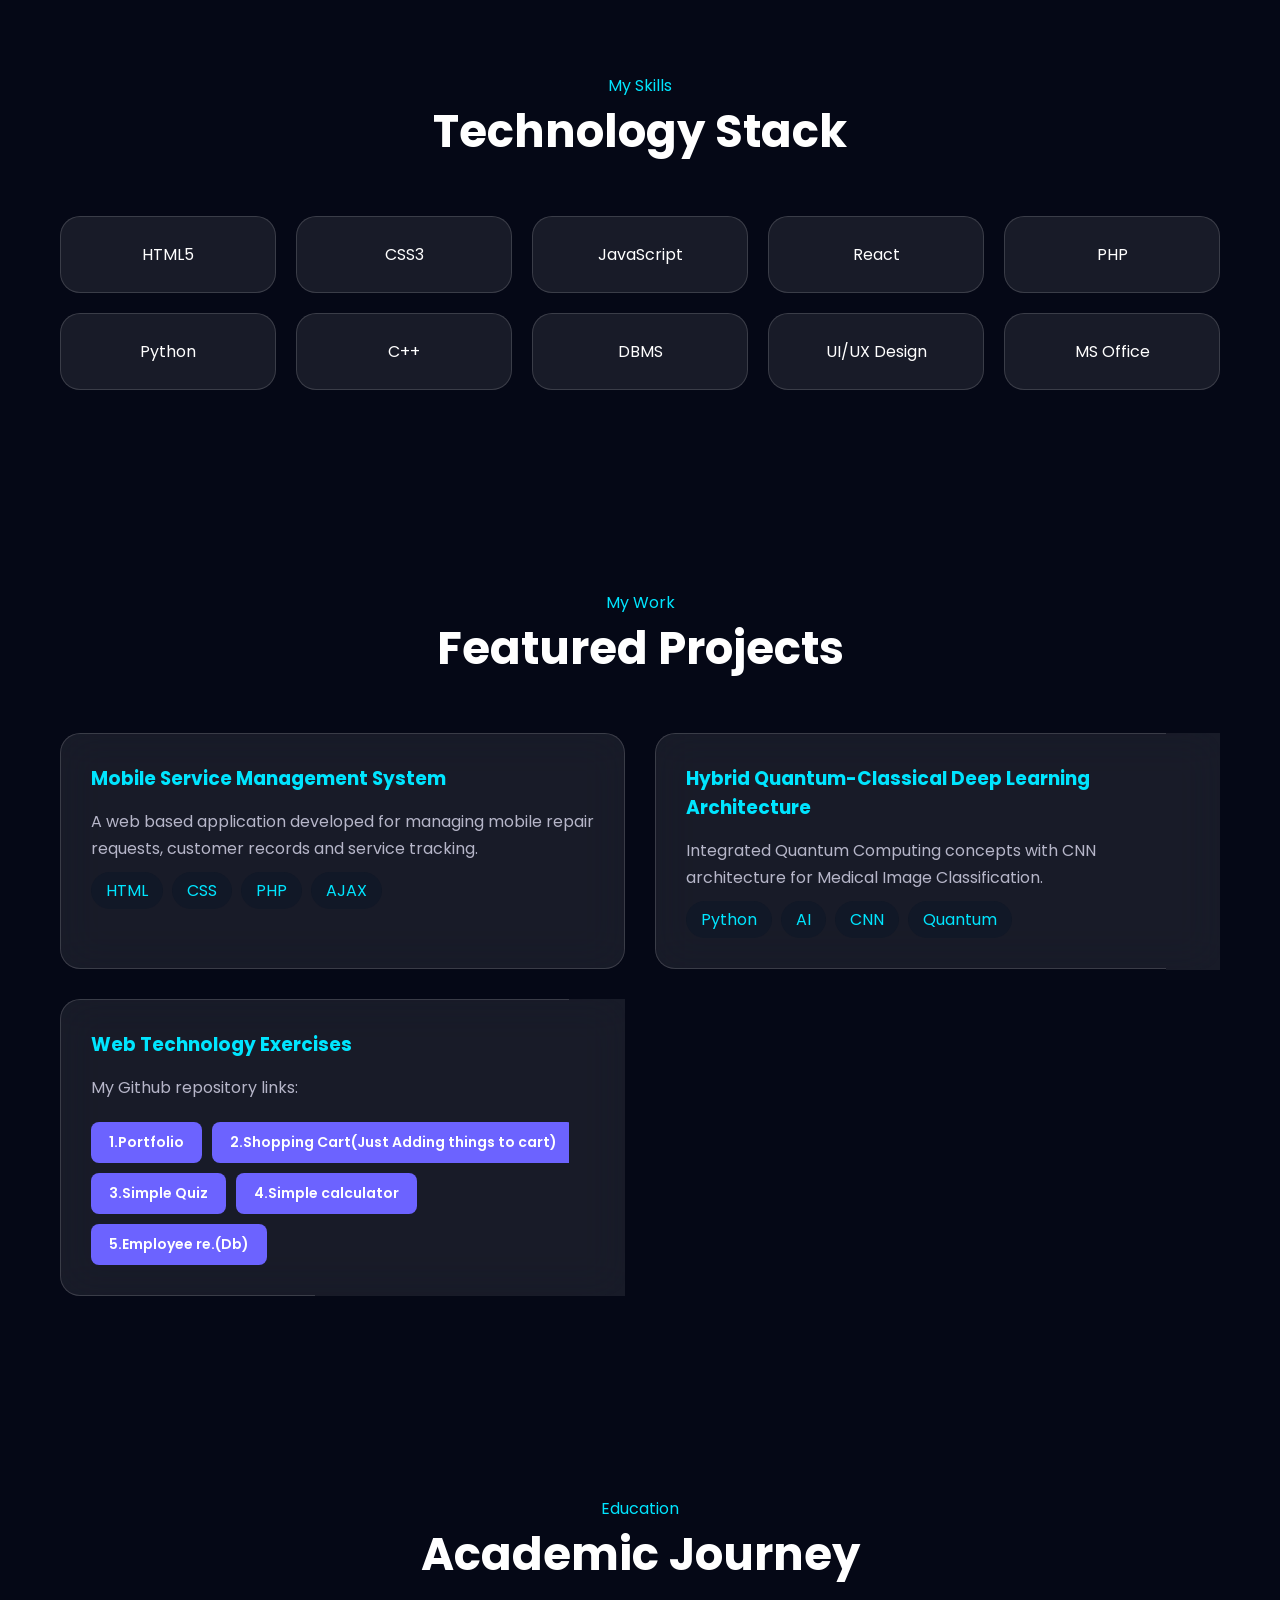
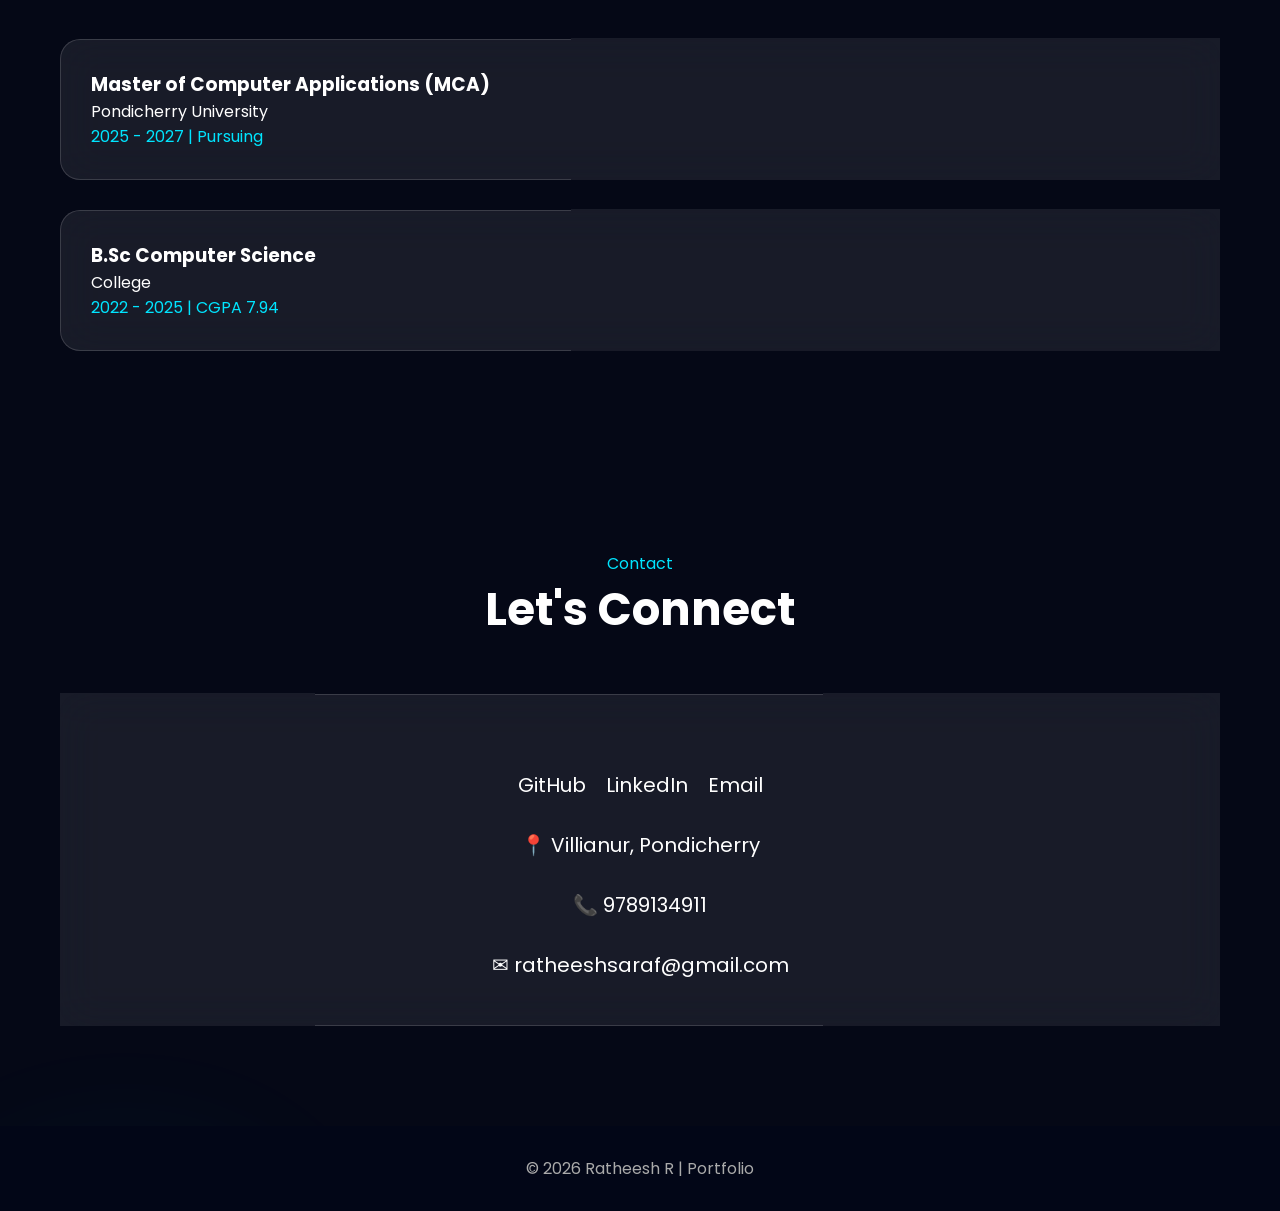
==== commit 88286a1d: "Update index.html" ====
--- a/ex1/portfolio/index.html
+++ b/ex1/portfolio/index.html
@@ -537,7 +537,7 @@
 
 
 <div class="contact-box">
-<div class="social" style="display: flex; align-items: center;">
+<div class="social" style="display: flex; align-items: center; justify-content: center;">
     
 <a href="https://github.com/RatheeshSaraf">
 GitHub
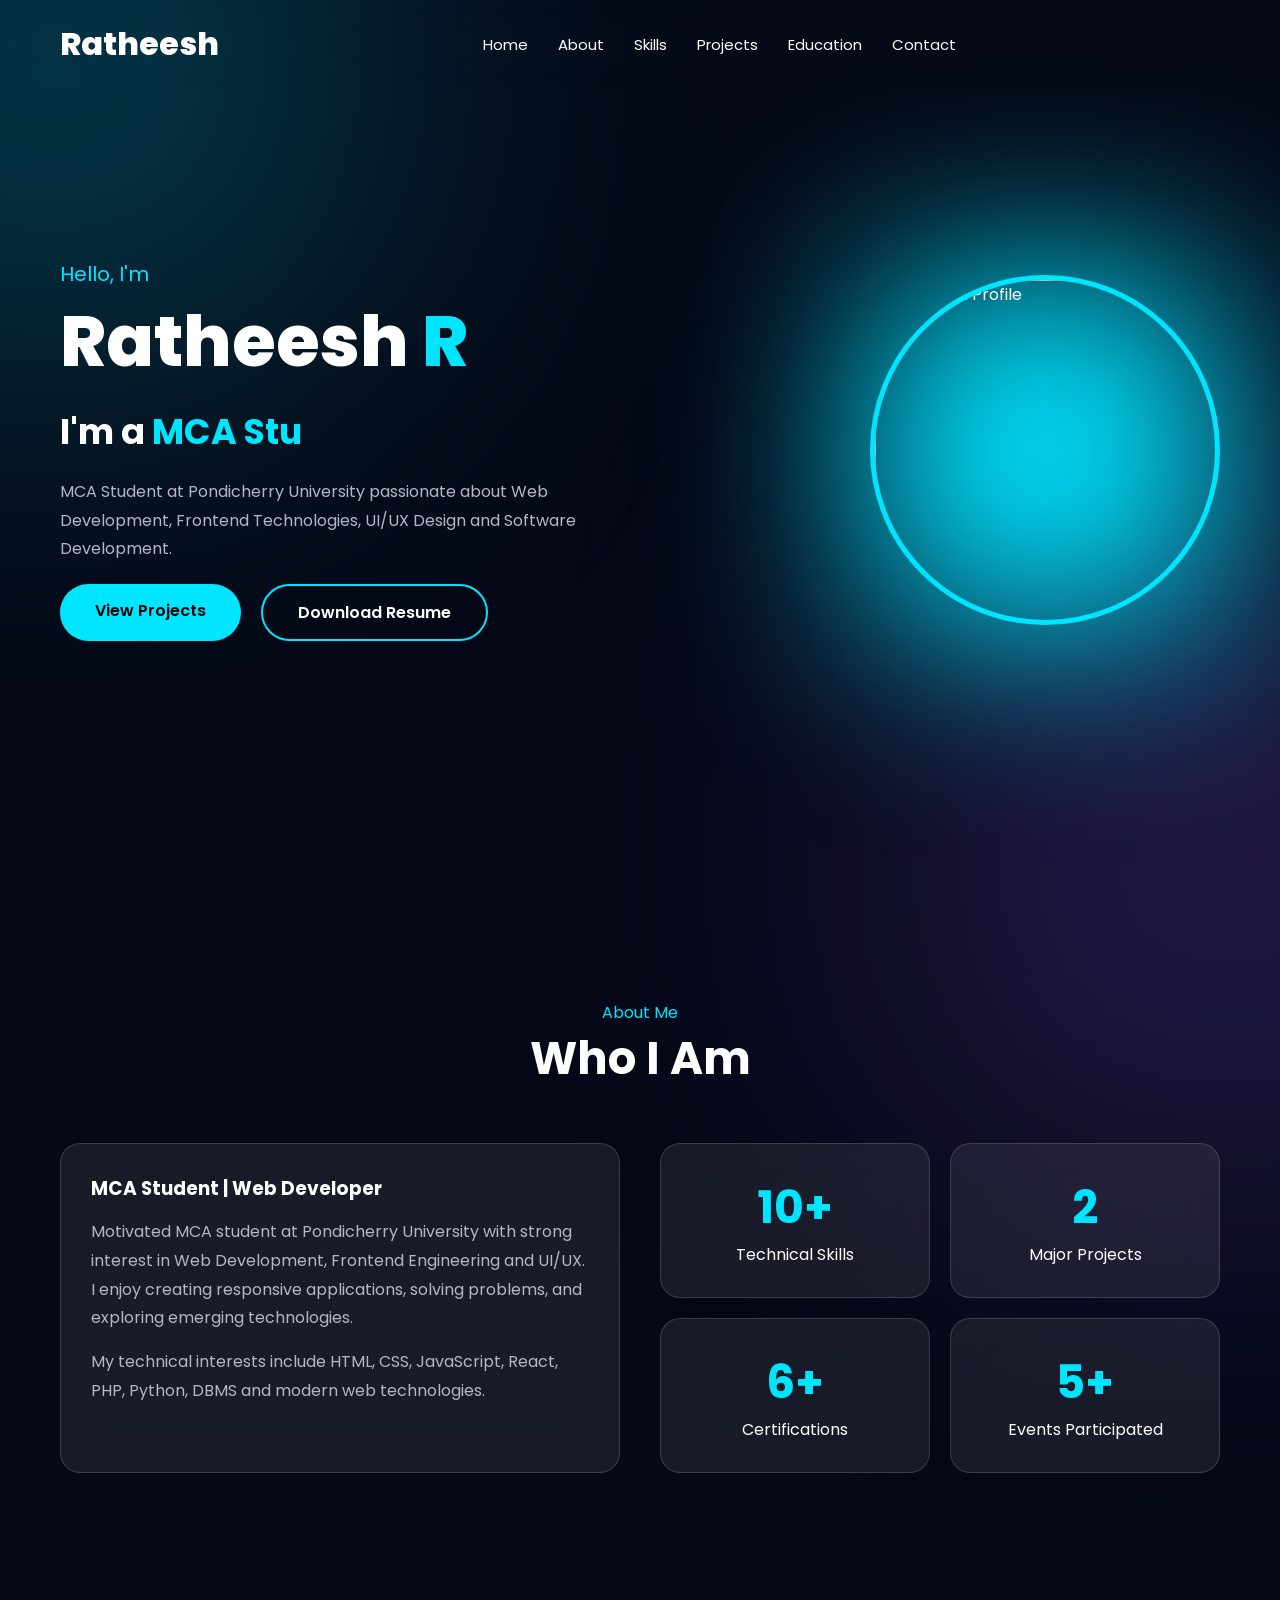
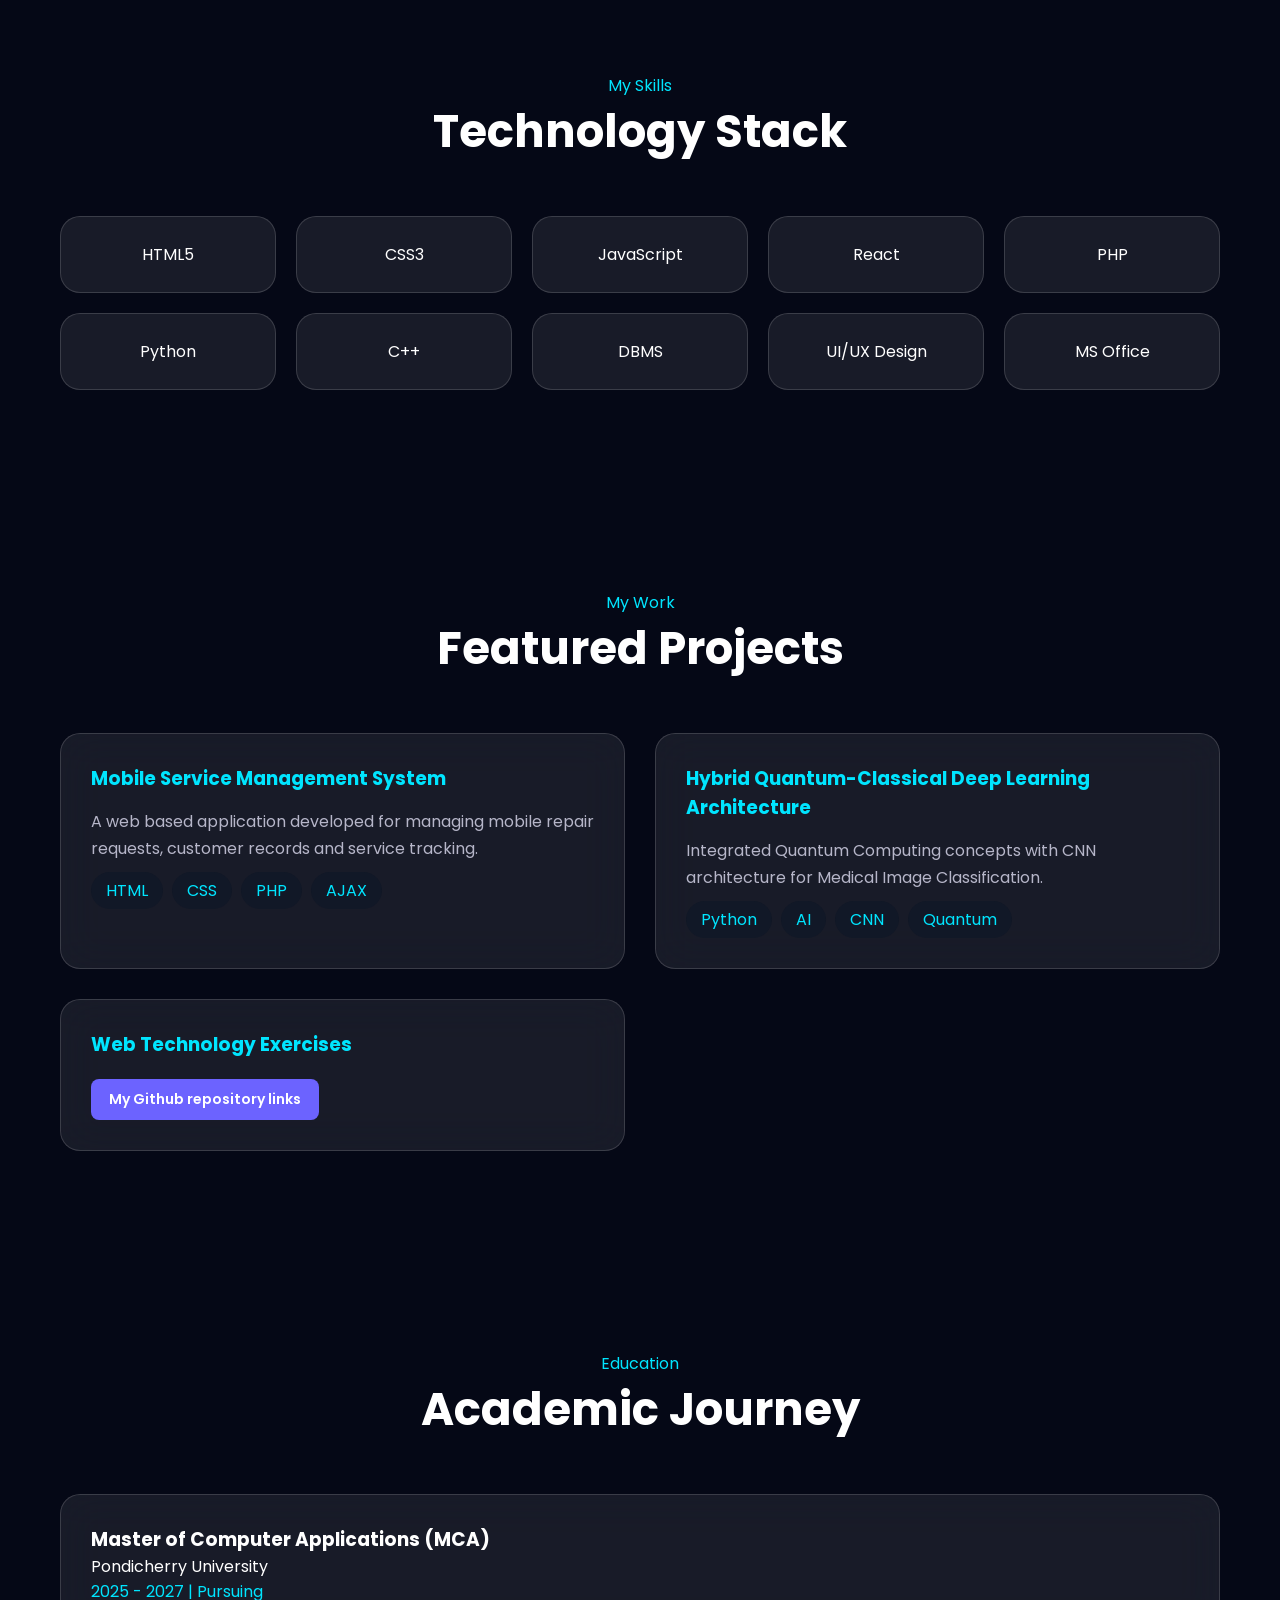
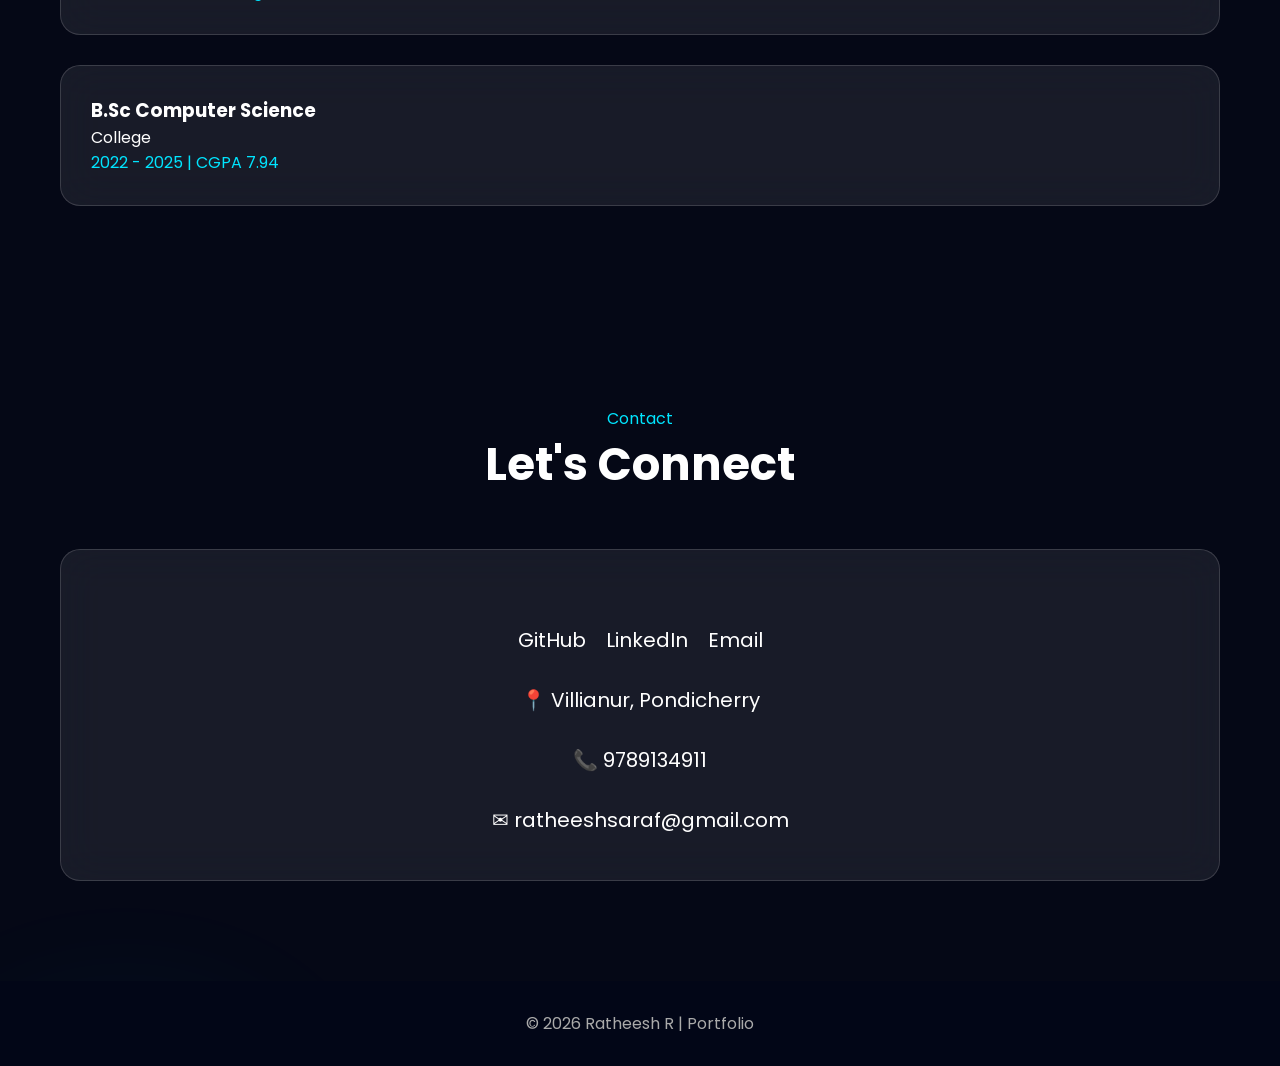
==== commit 375e0c1a: "Update index.html" ====
--- a/ex1/portfolio/index.html
+++ b/ex1/portfolio/index.html
@@ -409,32 +409,15 @@
                 Web Technology Exercises
             </h3>
 
-            <p>
-                My Github repository links:
-            </p>
 
            
 
             <div class="exercise-links">
 
-                <a href="https://ratheeshsaraf.github.io/web-tech/ex1/portfolio/index.html" target="_blank">
-                   1.Portfolio
+                <a href="https://ratheeshsaraf.github.io/web-tech/Vault.html" target="_blank">
+                   My Github repository links
                 </a>
 
-                <a href="https://ratheeshsaraf.github.io/web-tech/ex2/index.html" target="_blank">
-                    2.Shopping Cart(Just Adding things to cart)
-                </a>
-
-                <a href="https://ratheeshsaraf.github.io/web-tech/ex3/index.html" target="_blank">
-                    3.Simple Quiz
-                </a>
-
-                <a href="https://ratheeshsaraf.github.io/web-tech/ex4/index.html" target="_blank">
-                    4.Simple calculator
-                </a>
-                 <a href="https://ratheesh.ct.ws/ex5/index.php" target="https://ratheesh.ct.ws/ex5/index.php">
-                    5.Employee re.(Db)
-                </a>
             </div>
 
         </div>
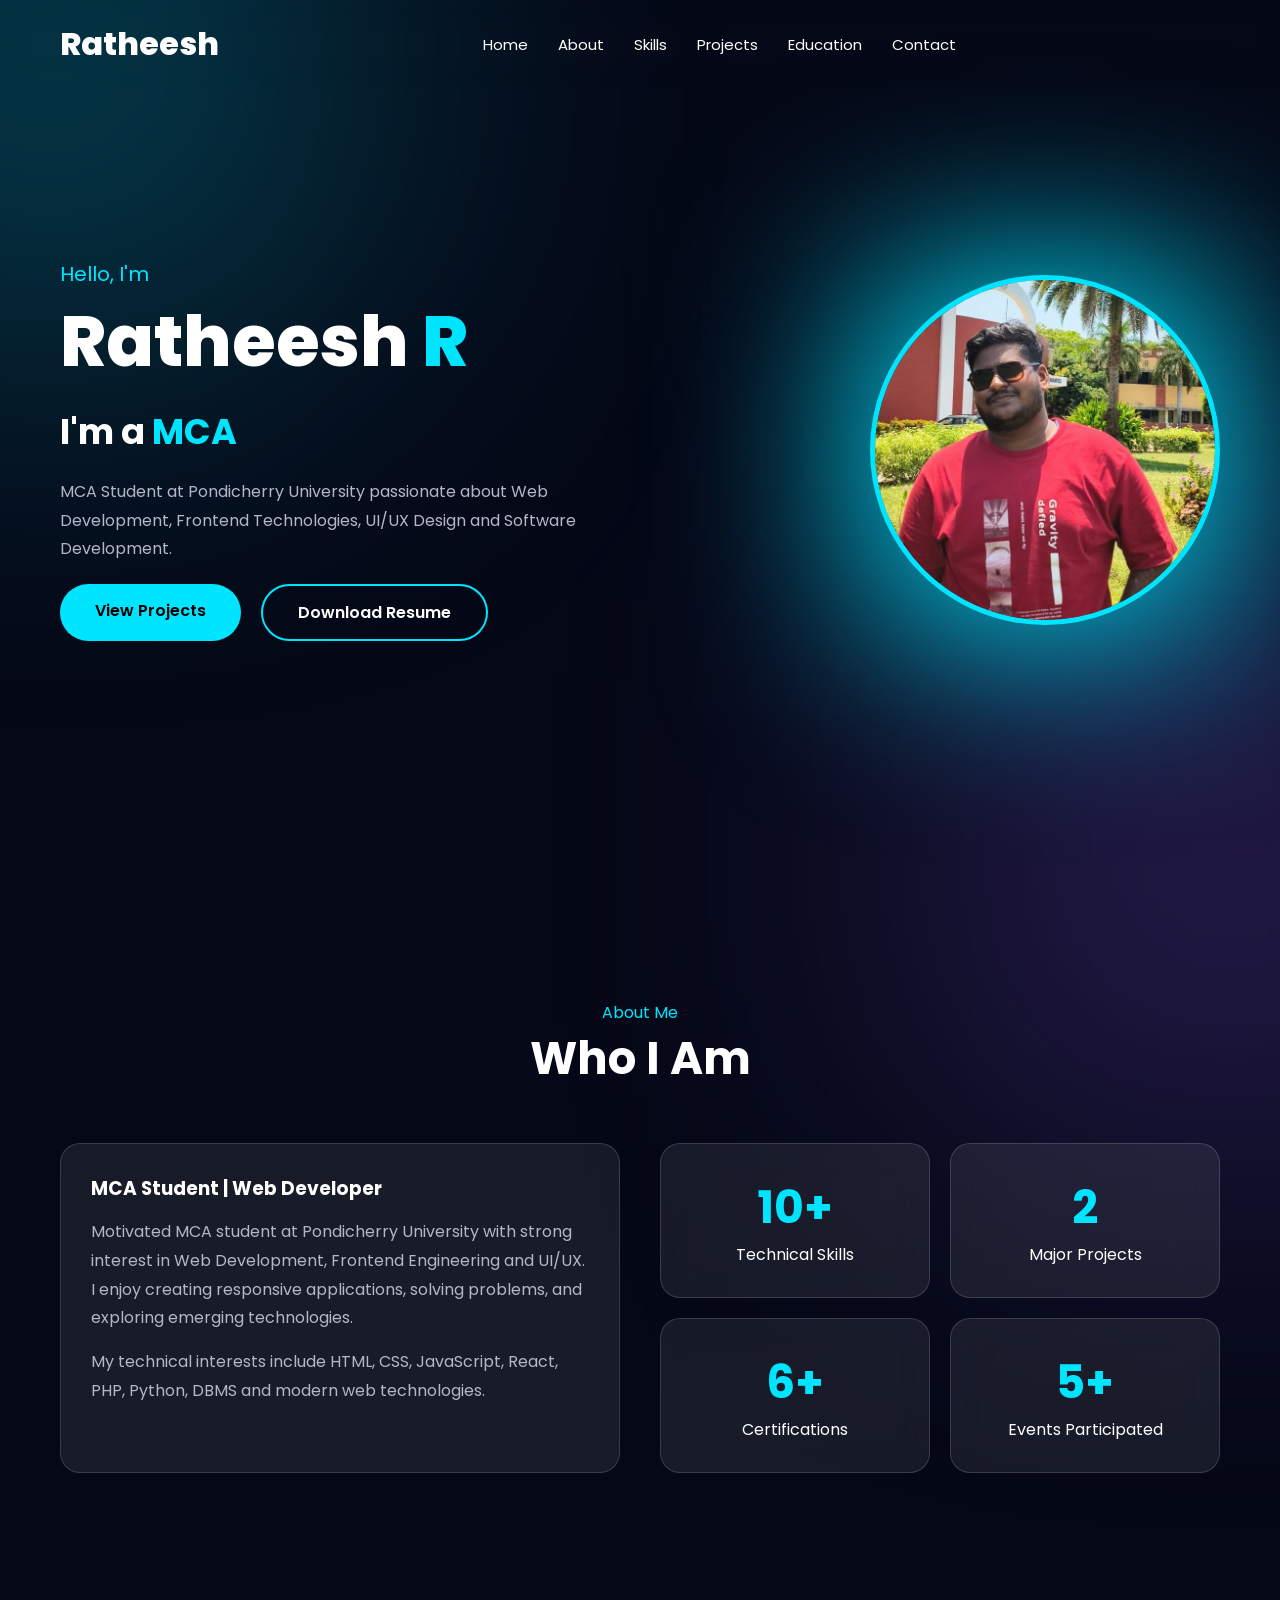
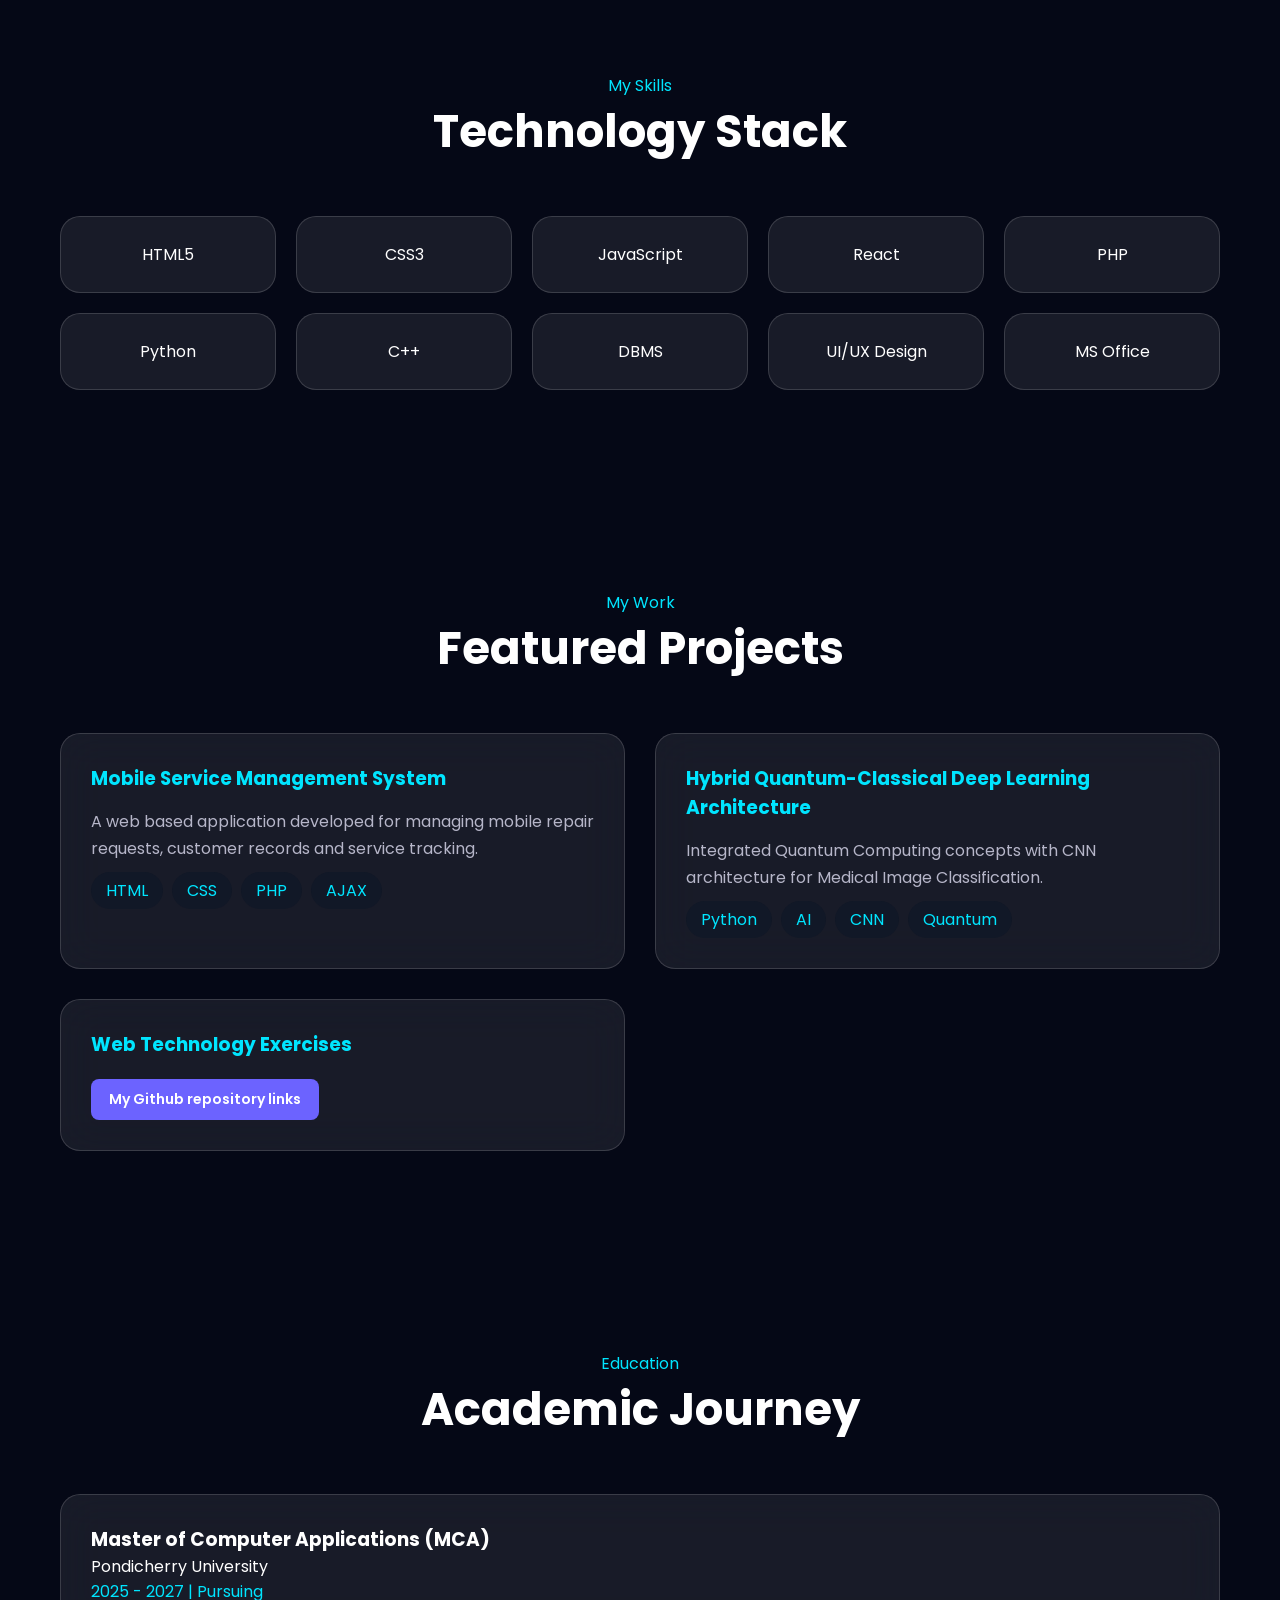
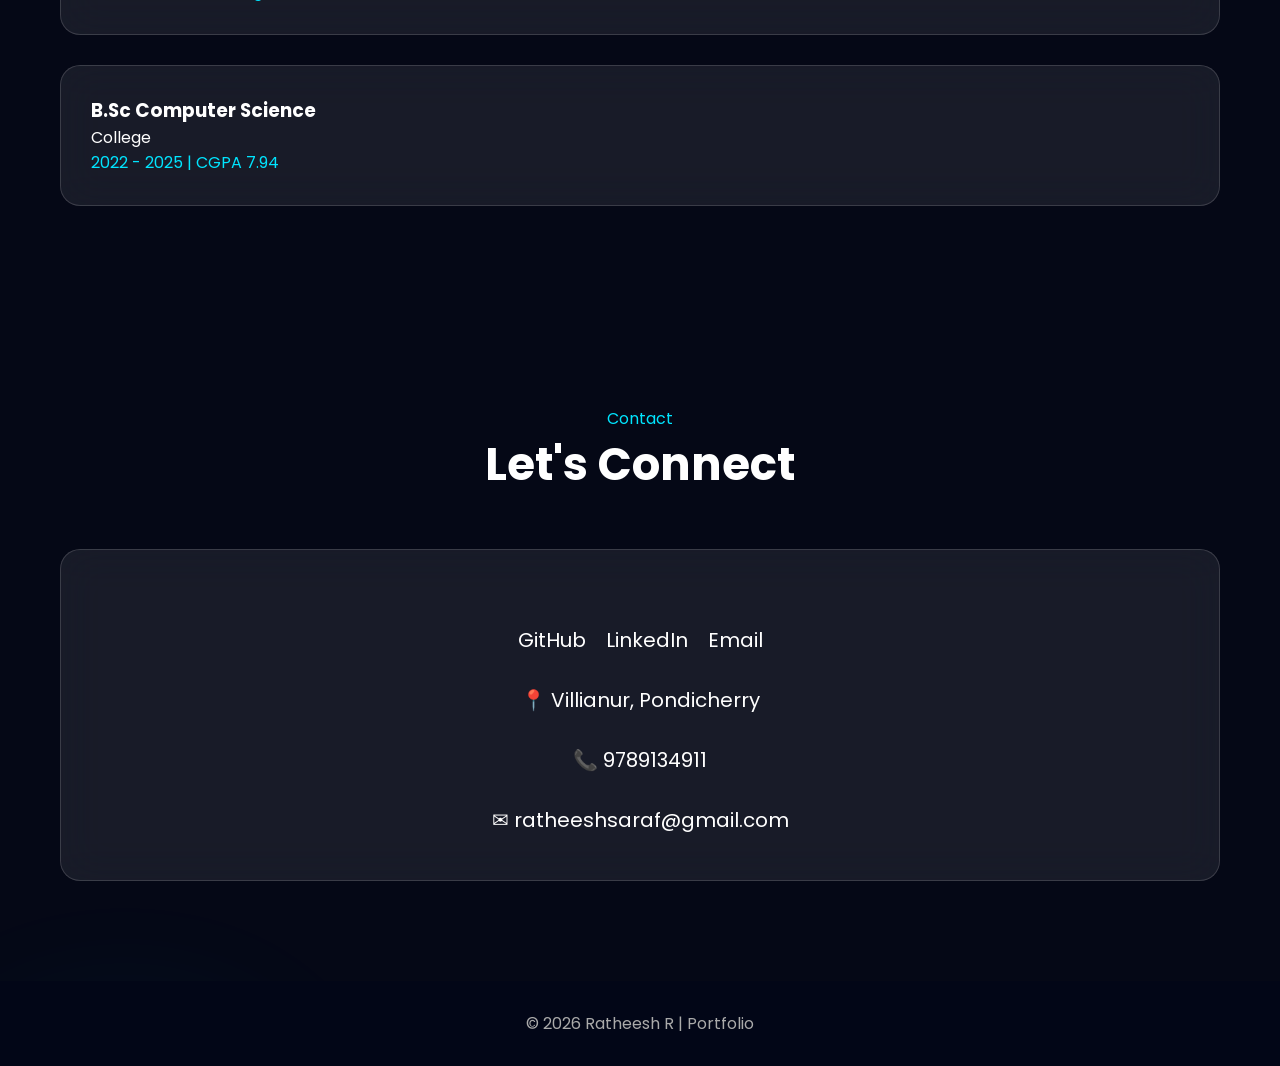
==== commit c77cbbfe: "Fix HTML formatting and update image source" ====
--- a/ex1/portfolio/index.html
+++ b/ex1/portfolio/index.html
@@ -140,7 +140,7 @@
 <div class="glow"></div>
 
 
-<img src="images/profile.jpg" alt="Ratheesh Profile">
+<img src="profile.jpg" alt="Ratheesh Profile">
 
 
 </div>
